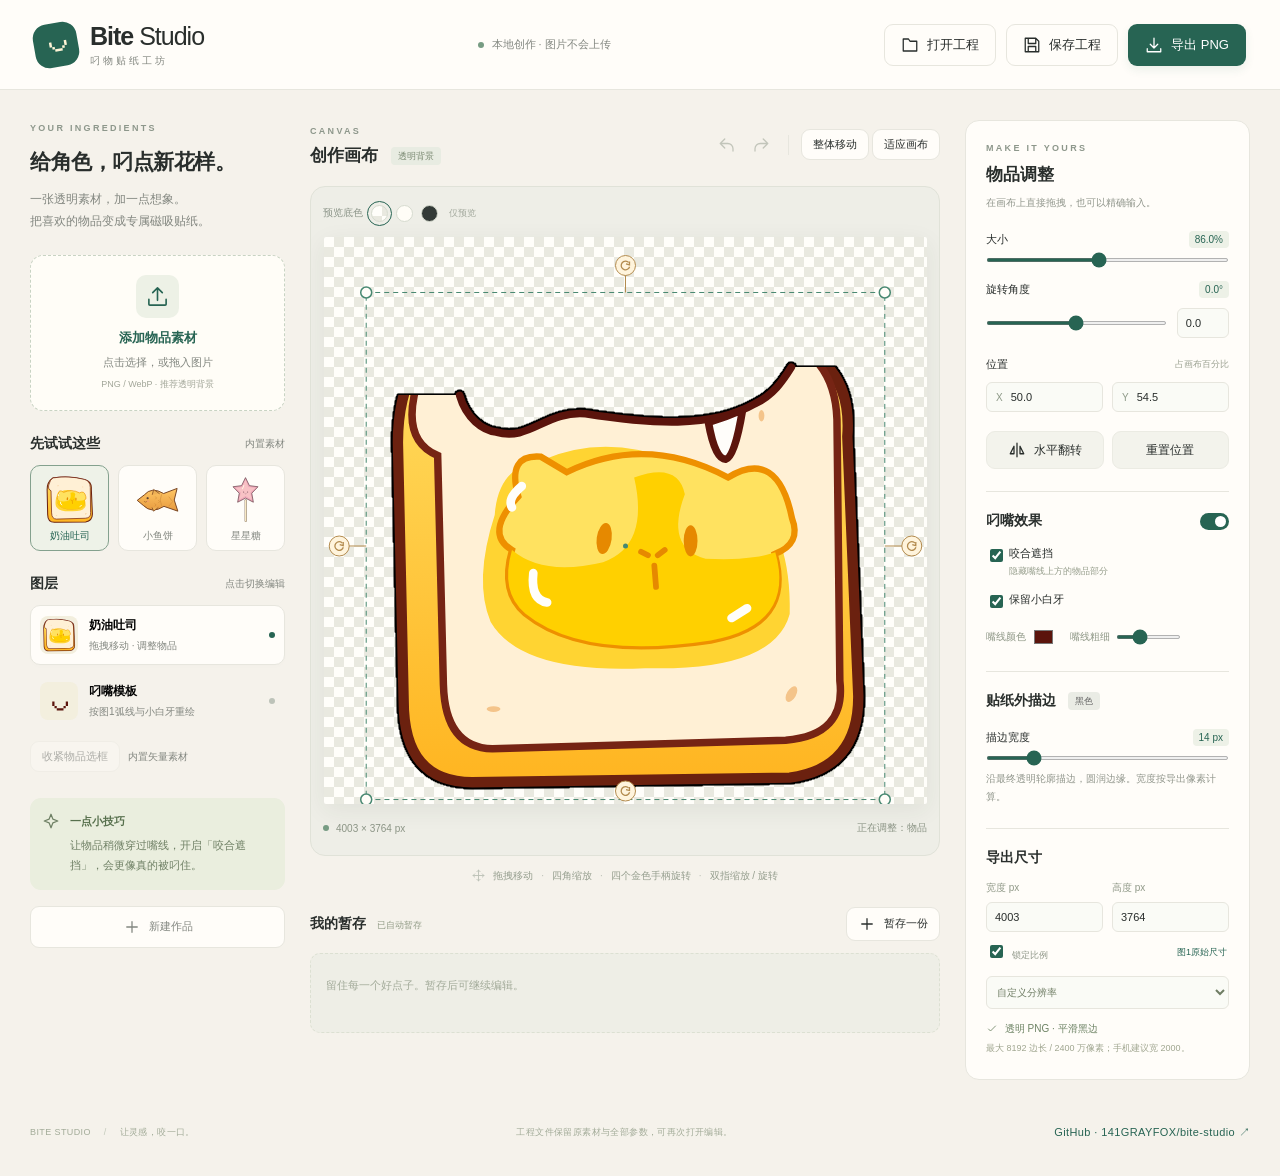
==== src/index.html @ 2f13a539 "Add project link to desktop and mobile editor" ====
<!doctype html>
<html lang="zh-CN"><head><meta charset="utf-8"><meta name="viewport" content="width=device-width, initial-scale=1, viewport-fit=cover"><meta name="theme-color" content="#f5f2eb"><title>Bite Studio · 叼物贴纸工坊</title><link rel="stylesheet" href="style.css"></head>
<body>
<header class="topbar"><a class="brand" href="#"><span class="brand-icon">◡</span><span>Bite<span class="brand-light"> Studio</span><small>叼物贴纸工坊</small></span></a><div class="top-note"><span class="dot"></span> 本地创作 · 图片不会上传</div><div class="top-actions"><button id="openProject" class="button quiet"><span data-icon="folder"></span><span>打开工程</span></button><button id="saveProject" class="button quiet"><span data-icon="save"></span><span>保存工程</span></button><button id="export" class="button primary"><span data-icon="download"></span><span>导出 PNG</span></button></div></header>
<main class="workspace">
<aside class="materials panel"><div class="eyebrow">YOUR INGREDIENTS</div><h1>给角色，叼点新花样。</h1><p class="intro">一张透明素材，加一点想象。<br>把喜欢的物品变成专属磁吸贴纸。</p>
<button id="upload" class="upload-card"><span class="upload-icon" data-icon="upload"></span><strong>添加物品素材</strong><span>点击选择，或拖入图片</span><small>PNG / WebP · 推荐透明背景</small></button>
<div class="section-line"><h2>先试试这些</h2><span>内置素材</span></div><div id="samples" class="samples"></div>
<div class="section-line"><h2>图层</h2><span>点击切换编辑</span></div><button class="layer active" id="objectLayer"><span class="layer-thumb" id="sourceThumb"></span><span><strong id="sourceName">奶油吐司</strong><small>拖拽移动 · 调整物品</small></span><span class="layer-dot"></span></button><button class="layer" id="mouthLayer"><span class="layer-thumb mouth-thumb">◡</span><span><strong>叼嘴模板</strong><small>按图1弧线与小白牙重绘</small></span><span class="layer-dot"></span></button>
<div class="bounds-tools"><button id="tightenBounds" class="button quiet small" title="按可见物品重新检测边界，排除外围透明留白">收紧物品选框</button><small id="boundsInfo"></small></div>
<div class="tip"><span data-icon="spark"></span><p><strong>一点小技巧</strong>让物品稍微穿过嘴线，开启「咬合遮挡」，会更像真的被叼住。</p></div><button id="newProject" class="button quiet new-project"><span data-icon="plus"></span> 新建作品</button></aside>
<section class="editor"><div class="editor-heading"><div><span class="eyebrow">CANVAS</span><h2>创作画布 <span class="tag">透明背景</span></h2></div><div class="history"><button id="undo" class="icon-button" title="撤销 Ctrl+Z" aria-label="撤销"><span data-icon="undo"></span></button><button id="redo" class="icon-button" title="重做 Ctrl+Shift+Z" aria-label="重做"><span data-icon="redo"></span></button><span class="divider"></span><button id="moveTogether" class="button quiet small" aria-pressed="false" title="开启后，拖动画布会同时移动嘴部和物品">整体移动</button><button id="fit" class="button quiet small">适应画布</button></div></div>
<div class="canvas-area" id="canvasArea"><div class="preview-controls"><span>预览底色</span><button data-bg="checker" class="swatch checker selected" aria-label="透明网格"></button><button data-bg="light" class="swatch light" aria-label="浅色"></button><button data-bg="dark" class="swatch dark" aria-label="深色"></button><span class="preview-only">仅预览</span></div><div class="stage-wrap" id="stageWrap"><div id="stage" class="stage checker"><canvas id="art"></canvas><canvas id="controls" tabindex="0" aria-label="编辑画布，拖拽物品，四角缩放，四个金色手柄旋转，旋转手柄始终位于画布内"></canvas></div></div><div class="canvas-caption"><span><span class="dot"></span><span id="resolutionLabel">4003 × 3764 px</span></span><span id="selectionLabel">正在调整：物品</span></div><div id="dropOverlay" class="drop-overlay">松开，添加你的物品</div></div>
<div id="gestureHint" class="gesture-hint" title="按住 Alt 在画布任意位置拖动旋转；Alt + 滚轮缩放"><span data-icon="move"></span> 拖拽移动 <span>·</span> 四角缩放 <span>·</span> 四个金色手柄旋转 <span>·</span> 双指缩放 / 旋转</div>
<section class="draft-section"><div class="section-line"><h2>我的暂存 <span id="saveStatus" class="save-status">自动暂存准备中</span></h2><button id="saveDraft" class="button quiet small"><span data-icon="plus"></span> 暂存一份</button></div><div id="drafts" class="drafts"><p class="empty">留住每一个好点子。暂存后可继续编辑。</p></div></section></section>
<aside class="settings panel"><div class="eyebrow">MAKE IT YOURS</div><h2 id="settingsTitle">物品调整</h2><p class="subtle" id="settingsHelp">在画布上直接拖拽，也可以精确输入。</p>
<div class="field"><label for="scale">大小 <output id="scaleValue"></output></label><input id="scale" type="range" min="5" max="180" step="0.5"></div><div class="field"><label for="angle">旋转角度 <output id="angleValue"></output></label><div class="range-number"><input id="angle" type="range" min="-180" max="180" step="0.1"><input id="angleNumber" type="number" min="-180" max="180" step="0.1" aria-label="旋转角度精确值"></div></div><div class="field"><label>位置 <span>占画布百分比</span></label><div class="two-fields"><label class="inline-input">X<input id="posX" type="number" min="-100" max="200" step="0.1"></label><label class="inline-input">Y<input id="posY" type="number" min="-100" max="200" step="0.1"></label></div></div><div class="two-buttons"><button id="flip" class="button secondary"><span data-icon="flip"></span> 水平翻转</button><button id="resetTransform" class="button secondary">重置位置</button></div>
<div class="settings-section"><div class="section-line"><h2>叼嘴效果</h2><label class="switch"><input id="mouthVisible" type="checkbox" checked><span></span></label></div><label class="check-row"><input id="bite" type="checkbox" checked><span>咬合遮挡<small>隐藏嘴线上方的物品部分</small></span></label><label class="check-row"><input id="tooth" type="checkbox" checked><span>保留小白牙</span></label><div class="mouth-options"><label>嘴线颜色<input id="mouthColor" type="color" value="#5b140c"></label><label>嘴线粗细<input id="mouthWeight" type="range" min="0.005" max="0.06" step="0.001" value="0.023"></label></div></div>
<div class="settings-section"><h2>贴纸外描边 <span class="tag black-tag">黑色</span></h2><div class="field"><label for="outline">描边宽度 <output id="outlineValue"></output></label><input id="outline" type="range" min="0" max="80" step="1" value="14"></div><p class="subtle">沿最终透明轮廓描边，圆润边缘。宽度按导出像素计算。</p></div>
<div class="settings-section"><h2>导出尺寸</h2><div class="two-fields"><label class="dimension">宽度 px<input id="width" type="number" min="64" max="8192" value="4003"></label><label class="dimension">高度 px<input id="height" type="number" min="64" max="8192" value="3764"></label></div><div class="size-tools"><label><input id="lockRatio" type="checkbox" checked> 锁定比例</label><button id="originalSize" class="text-button">图1原始尺寸</button></div><select id="sizePreset" aria-label="分辨率预设"><option value="">自定义分辨率</option value="original">图1原尺寸 · 4003 × 3764</option><option value="2000">轻量高清 · 宽 2000</option><option value="1000">快速预览 · 宽 1000</option><option value="square">正方形 · 2048 × 2048</option></select><p class="export-note"><span data-icon="check"></span> 透明 PNG · 平滑黑边<br><small>最大 8192 边长 / 2400 万像素；手机建议宽 2000。</small></p></div>
</aside></main>
<footer><span>BITE STUDIO <span class="footer-dot">/</span> 让灵感，咬一口。</span><span class="footer-note">工程文件保留原素材与全部参数，可再次打开编辑。</span><a class="github-link" href="https://github.com/141GRAYFOX/bite-studio" target="_blank" rel="noopener noreferrer" title="查看项目源代码与使用说明">GitHub · 141GRAYFOX/bite-studio ↗</a></footer>
<dialog id="studioDialog"><form id="dialogForm"><h2 id="dialogTitle"></h2><p id="dialogDescription"></p><input id="dialogName" type="text" maxlength="80" aria-label="暂存名称"><div class="dialog-actions"><button id="dialogCancel" type="button" class="button quiet">取消</button><button id="dialogConfirm" type="submit" class="button primary">暂存</button></div></form></dialog>
<input type="file" id="imageFile" accept="image/png,image/webp,image/jpeg" hidden><input type="file" id="projectFile" accept=".bite,.json" hidden><div id="toast" role="status" aria-live="polite"></div><div id="exportProgress" class="export-progress" hidden><div><span class="spinner"></span><h2>正在制作你的贴纸</h2><p id="progressText">高质量渲染中…</p><button id="cancelExport" class="button secondary">取消导出</button></div></div>
<script src="renderer.js"></script><script src="app.js"></script></body></html>
---- src/style.css ----
@charset "UTF-8";
:root{--bg:#f5f2eb;--paper:#fffdf9;--ink:#292e2c;--muted:#838780;--line:#e7e6de;--green:#276453;--accent:#e9b972;--font:"Segoe UI","Microsoft YaHei",sans-serif}*{box-sizing:border-box}body{margin:0;background:var(--bg);color:var(--ink);font-family:var(--font);font-size:13px}button,input,select{font:inherit}button{cursor:pointer}button:disabled{opacity:.35;cursor:default}button:focus-visible,a:focus-visible,input:focus-visible,select:focus-visible,canvas:focus-visible{outline:2px solid var(--green);outline-offset:3px}button{transition:background .15s,transform .15s}button:hover:not(:disabled){filter:brightness(.97)}button:active:not(:disabled){transform:translateY(1px)}svg{width:18px;height:18px;display:block;fill:none;stroke:currentColor;stroke-width:1.7;stroke-linecap:round;stroke-linejoin:round}.topbar{height:90px;padding:0 34px;display:flex;align-items:center;justify-content:space-between;border-bottom:1px solid var(--line);gap:18px;background:var(--paper)}.brand{display:flex;gap:12px;align-items:center;text-decoration:none;color:var(--ink);font-size:25px;font-weight:700;letter-spacing:-1px}.brand-icon{height:44px;width:44px;background:var(--green);color:#fff4d6;border-radius:14px;display:grid;place-items:center;font-size:40px;font-weight:400;line-height:1;padding-bottom:15px;transform:rotate(-10deg)}.brand-light{font-weight:400}.brand small{display:block;font-size:10px;letter-spacing:3px;font-weight:400;color:var(--muted);margin-top:3px}.top-note{color:var(--muted);font-size:11px;display:flex;align-items:center;gap:8px}.dot{display:inline-block;width:6px;height:6px;border-radius:50%;background:#779c83}.top-actions{display:flex;gap:10px}.button{border:1px solid transparent;border-radius:9px;padding:11px 16px;display:inline-flex;align-items:center;justify-content:center;gap:8px;font-weight:500;white-space:nowrap;color:var(--ink);background:transparent}.button.primary{background:var(--green);color:white;box-shadow:0 4px 10px #27645316}.button.quiet{border-color:var(--line);background:var(--paper)}.button.secondary{background:#f3f3ec;border-color:#ebebe3;padding:9px 10px;font-size:12px}.button.small{padding:7px 11px;font-size:11px}.workspace{display:grid;grid-template-columns:255px minmax(320px,1fr) 285px;gap:25px;width:100%;margin:0 auto;padding:30px}.panel{padding:3px 0}.eyebrow{font-size:9px;letter-spacing:2.3px;color:#8d978b;font-weight:600}h1{font-size:21px;line-height:1.65;margin:12px 0 8px;font-weight:600;letter-spacing:-.5px}h2{font-size:14px;margin:0;font-weight:600}.intro{color:var(--muted);font-size:12px;line-height:1.9;margin:0 0 22px}.upload-card{width:100%;background:#fffdf7;border:1.5px dashed #c8d3c3;min-height:156px;border-radius:13px;display:flex;flex-direction:column;align-items:center;justify-content:center;gap:8px;color:var(--green)}.upload-card:hover{background:#f0f4e9;border-color:var(--green)}.upload-icon{background:#edf1e6;border-radius:10px;padding:10px;margin-bottom:3px}.upload-icon svg{width:23px;height:23px}.upload-card strong{font-size:13px}.upload-card span:not(.upload-icon){font-size:11px;color:var(--muted)}.upload-card small{color:#a2a699;font-size:9px}.section-line{display:flex;align-items:center;justify-content:space-between;margin:24px 0 12px;gap:8px}.section-line>span{font-size:10px;color:var(--muted)}.samples{display:grid;grid-template-columns:repeat(3,1fr);gap:9px}.sample{border:1px solid var(--line);background:var(--paper);border-radius:10px;padding:9px 5px 7px;display:flex;flex-direction:column;align-items:center;gap:5px;font-size:10px;color:var(--muted)}.sample img{width:51px;height:49px;object-fit:contain}.sample.selected{border-color:#84a18e;background:#eef2e8;color:var(--green)}.layer{border:1px solid transparent;width:100%;display:flex;align-items:center;gap:11px;background:transparent;padding:10px 9px;border-radius:10px;text-align:left;margin-bottom:6px}.layer.active{background:var(--paper);border-color:var(--line);box-shadow:0 2px 5px #33333303}.layer-thumb{flex:none;width:38px;height:38px;border-radius:8px;background:#f3efde;display:grid;place-items:center;overflow:hidden}.layer-thumb img{width:100%;height:100%;object-fit:contain}.mouth-thumb{font-size:36px;color:#5b140c;padding-bottom:12px}.layer strong{font-size:12px;font-weight:600;display:block;max-width:145px;white-space:nowrap;overflow:hidden;text-overflow:ellipsis}.layer small{display:block;font-size:10px;color:var(--muted);margin-top:5px}.layer-dot{width:6px;height:6px;background:#bdc3b9;border-radius:50%;margin-left:auto}.active .layer-dot{background:var(--green)}.tip{display:flex;gap:10px;margin-top:26px;padding:14px 12px;background:#eaeede;border-radius:11px;color:#6f8065}.tip svg{flex:none;width:18px}.tip p{font-size:11px;line-height:1.8;margin:0}.tip strong{display:block;margin-bottom:4px;color:#57704d;font-size:11px}.new-project{width:100%;margin-top:16px;font-size:11px;color:var(--muted)}.editor{min-width:0}.editor-heading{display:flex;align-items:center;justify-content:space-between;margin-bottom:17px;min-height:49px;flex-wrap:wrap;gap:10px}.editor-heading h2{margin-top:7px;font-size:17px}.tag{font-size:9px;background:#e8ece2;color:#7b8a73;padding:4px 7px;border-radius:4px;margin-left:8px;vertical-align:middle;font-weight:400}.history{display:flex;align-items:center;gap:3px}.icon-button{width:31px;height:31px;display:grid;place-items:center;background:transparent;border:0;border-radius:6px;color:#657361}.divider{width:1px;height:20px;background:var(--line);margin:0 9px}.canvas-area{background:#eeeee7;border:1px solid #e0e2d8;border-radius:15px;position:relative;padding:15px 12px 10px;overflow:hidden}.preview-controls{display:flex;align-items:center;gap:8px;color:#8c9589;font-size:10px;height:22px;margin-bottom:13px}.swatch{border:1px solid #d6dbcf;border-radius:50%;width:17px;height:17px;padding:0}.swatch.selected{outline:1.5px solid var(--green);outline-offset:3px}.checker{background-color:#fffefa;background-image:linear-gradient(45deg,#e9e9e0 25%,transparent 25%),linear-gradient(-45deg,#e9e9e0 25%,transparent 25%),linear-gradient(45deg,transparent 75%,#e9e9e0 75%),linear-gradient(-45deg,transparent 75%,#e9e9e0 75%);background-size:20px 20px;background-position:0 0,0 10px,10px -10px,-10px 0}.light{background:#fffdf7}.dark{background:#333a37}.preview-only{font-size:9px;margin-left:3px;color:#a3a99d}.stage-wrap{width:100%;aspect-ratio:var(--canvas-ratio,4003/3764);min-height:220px;max-height:1600px;display:flex;align-items:center;justify-content:center}.stage{position:relative;box-shadow:0 6px 25px #30372a12;border-radius:2px;overflow:hidden}.stage canvas{position:absolute;inset:0;width:100%;height:100%}#controls{touch-action:none;cursor:grab}#controls:active{cursor:grabbing}.canvas-caption{display:flex;justify-content:space-between;gap:10px;align-items:center;height:33px;margin-top:7px;color:#8c9586;font-size:10px}.canvas-caption>span:first-child{display:flex;gap:7px;align-items:center}.gesture-hint{display:flex;justify-content:center;align-items:center;gap:8px;color:#959e8e;font-size:10px;margin-top:13px;flex-wrap:wrap}.gesture-hint svg{width:13px;height:13px}.gesture-hint>span{color:#bcc1b6}.draft-section{margin-top:24px}.draft-section .section-line{margin-top:0}.save-status{font-size:9px;color:#929c87;font-weight:400;margin-left:7px}.drafts{display:flex;gap:10px;overflow:auto;padding-bottom:7px;min-height:87px}.empty{color:#a3ab9a;background:#eeeee6;border:1px dashed #dce0d2;border-radius:10px;width:100%;padding:24px 15px;font-size:11px;margin:0}.draft-card{position:relative;width:125px;flex:none;border:1px solid var(--line);border-radius:9px;background:var(--paper);overflow:hidden}.draft-card>button:first-child{width:100%;border:0;background:transparent;padding:6px;text-align:left}.draft-card img{width:100%;height:72px;object-fit:contain;background:#f3f1e8;border-radius:5px}.draft-card strong{display:block;font-size:10px;margin-top:5px;white-space:nowrap;text-overflow:ellipsis;overflow:hidden;font-weight:500}.draft-card small{font-size:9px;color:var(--muted)}.draft-delete{position:absolute;right:4px;top:4px;background:#fffdf9e0;border:0;border-radius:4px;color:#7a8472;padding:3px 6px}.settings{background:var(--paper);border:1px solid var(--line);border-radius:14px;padding:22px 20px;height:fit-content}.settings>h2{font-size:17px;margin-top:10px}.subtle{font-size:10px;color:#92978d;line-height:1.8;margin:8px 0 14px}.field{margin:19px 0}.field>label{display:flex;justify-content:space-between;align-items:center;font-size:11px;margin-bottom:10px}.field label>span{font-size:9px;color:#9ba191}output{font-size:10px;color:var(--green);background:#edf1e7;border-radius:4px;padding:3px 6px;font-variant-numeric:tabular-nums}input[type=range]{accent-color:var(--green);width:100%;height:4px;cursor:pointer;display:block;margin:10px 0}input[type=checkbox]{accent-color:var(--green);margin-right:6px}input[type=number]{border:1px solid var(--line);background:#fafbf6;border-radius:6px;min-width:0;width:100%;padding:8px;color:var(--ink);font-size:11px}input[type=number]::-webkit-inner-spin-button{opacity:0}.range-number{display:flex;gap:10px;align-items:center}.range-number>input[type=number]{width:64px}.two-fields{display:grid;grid-template-columns:1fr 1fr;gap:9px}.inline-input{display:flex;align-items:center;background:#fafbf6;border:1px solid var(--line);border-radius:6px;padding-left:9px;color:#8d9987;font-size:10px}.inline-input input{border:0;background:none}.two-buttons{display:flex;gap:8px}.two-buttons .button{flex:1}.settings-section{border-top:1px solid var(--line);padding-top:20px;margin-top:22px}.settings-section .section-line{margin:0 0 16px}.check-row{display:flex;align-items:start;font-size:11px;margin:14px 0}.check-row small{display:block;font-size:9px;color:#969e8c;margin-top:4px}.switch input{position:absolute;opacity:0;pointer-events:none}.switch>span{display:block;width:29px;height:17px;background:#d6dbc9;border-radius:10px;position:relative;cursor:pointer}.switch>span:before{content:"";position:absolute;width:11px;height:11px;border-radius:50%;background:white;left:3px;top:3px;transition:left .15s}.switch input:checked+span{background:var(--green)}.switch input:checked+span:before{left:15px}.mouth-options{display:flex;align-items:center;gap:15px;color:#8e9786;font-size:10px}.mouth-options>label{display:flex;align-items:center;gap:6px}.mouth-options input[type=color]{width:23px;height:22px;border:0;padding:0;background:none;cursor:pointer}.mouth-options input[type=range]{width:65px}.black-tag{color:#666;background:#eaece5}.settings-section .field{margin-bottom:7px}.dimension{font-size:10px;color:#909988;margin-top:14px}.dimension input{display:block;margin-top:7px}.size-tools{display:flex;justify-content:space-between;align-items:center;margin:10px 0 14px;font-size:9px;color:#8e9687}.text-button{border:0;background:transparent;padding:2px;color:var(--green);font-size:9px}select{width:100%;padding:9px 6px;background:#fafbf6;border:1px solid var(--line);border-radius:6px;color:#6f7d64;font-size:10px}.export-note{font-size:10px;color:#6d8364;line-height:1.9;margin-bottom:0}.export-note svg{width:12px;height:12px;display:inline-block;vertical-align:middle;margin-right:4px}.export-note small{font-size:9px;color:#a0a690}.drop-overlay{position:absolute;inset:0;background:#e9f0e3e8;border:3px dashed #527761;border-radius:15px;display:none;place-items:center;font-size:20px;color:var(--green);z-index:3}.drop-overlay.show{display:grid}footer{max-width:1640px;margin:auto;padding:0 30px 22px;display:flex;justify-content:space-between;font-size:9px;color:#a2ab98;letter-spacing:.4px}.footer-dot{margin:0 10px;color:#c2c9ba}#toast{position:fixed;bottom:25px;left:50%;transform:translate(-50%,20px);padding:12px 20px;border-radius:9px;background:#293f35;color:#fff;box-shadow:0 8px 25px #0002;opacity:0;pointer-events:none;transition:opacity .2s,transform .2s;z-index:20;max-width:90vw;font-size:12px;line-height:1.7}#toast.show{opacity:1;transform:translate(-50%,0)}.export-progress{position:fixed;inset:0;background:#f5f2ebc9;backdrop-filter:blur(8px);z-index:30;display:grid;place-items:center}.export-progress[hidden]{display:none}.export-progress>div{background:var(--paper);padding:35px 45px;border-radius:18px;border:1px solid var(--line);text-align:center;box-shadow:0 15px 60px #0001}.export-progress h2{font-size:17px;margin:18px 0 10px}.export-progress p{color:var(--muted);font-size:12px}.spinner{display:inline-block;width:30px;height:30px;border:3px solid #dce5d4;border-top-color:var(--green);border-radius:50%;animation:spin .9s linear infinite}@keyframes spin{to{transform:rotate(360deg)}}
@media(min-width:1550px){.workspace{grid-template-columns:280px minmax(320px,1fr) 310px;gap:35px}}
@media(max-width:1150px){.workspace{grid-template-columns:210px minmax(280px,1fr) 250px;gap:17px;padding:23px 20px}.topbar{padding:0 22px}.top-note{display:none}.settings{padding:18px 15px}.topbar{height:80px}.gesture-hint{font-size:9px;gap:5px}h1{font-size:18px}.sample img{width:43px}.two-buttons{gap:5px}.two-buttons .button{font-size:10px;padding:9px 5px}}
@media(max-width:950px){.workspace{grid-template-columns:190px minmax(280px,1fr);gap:20px}.settings{grid-column:1/-1;display:grid;grid-template-columns:1fr 1fr;gap:0 25px}.settings>.eyebrow,.settings>h2,.settings>.subtle{grid-column:1/-1}.settings-section{margin:10px 0}.top-actions .quiet span:not([data-icon]){display:none}.layer strong{max-width:110px}}
@media(max-width:640px){.topbar{height:72px;padding:0 15px;gap:8px}.brand{font-size:20px;gap:8px}.brand-icon{width:33px;height:33px;font-size:30px;padding-bottom:13px;border-radius:10px}.brand small{font-size:8px;letter-spacing:2px}.top-actions{gap:5px}.top-actions .button{padding:9px}.top-actions .primary{font-size:11px}.top-actions svg{width:16px;height:16px}.workspace{display:flex;flex-direction:column;padding:20px 15px;gap:20px}.materials{display:grid;grid-template-columns:1fr 1fr;gap:10px}.materials>.eyebrow,.materials>h1,.materials>.intro,.materials>.tip,.materials>.section-line,.materials>.new-project{display:none}.upload-card{grid-row:1;min-height:104px;padding:8px}.upload-icon{display:none}.samples{align-items:stretch;gap:5px}.sample{min-width:0;font-size:9px}.sample img{width:35px;height:49px}.layer{margin:0;padding:8px 5px}.layer small{font-size:9px}.layer strong{max-width:110px}.layer-thumb{width:29px;height:29px}.editor-heading{margin-bottom:12px}.editor-heading h2{font-size:15px}.editor-heading .tag{font-size:8px}.history .divider{margin:0 3px}.canvas-area{padding:12px 12px 5px}.stage-wrap{max-height:80vh}.gesture-hint{font-size:9px}.settings{display:block;padding:20px}.settings-section{margin-top:22px}.settings .field{margin:17px 0}.settings>.subtle{margin-bottom:18px}.draft-section{margin-top:20px}.save-status{display:block;margin:5px 0 0;font-size:9px}footer{padding:0 15px 20px;font-size:8px}footer>.footer-note{display:none}.export-progress>div{padding:30px 25px}.canvas-caption{font-size:9px}.preview-controls{font-size:9px}}
@media(prefers-reduced-motion:reduce){*{transition:none!important}.spinner{animation:none}}
dialog{border:1px solid var(--line);border-radius:16px;padding:28px;background:var(--paper);color:var(--ink);width:min(410px,90vw);box-shadow:0 20px 80px #0002}dialog::backdrop{background:#293a3260;backdrop-filter:blur(3px)}dialog h2{font-size:18px}dialog p{font-size:12px;color:var(--muted);line-height:1.8;margin:12px 0 20px}dialog input[type=text]{width:100%;border:1px solid var(--line);background:#f8faf4;border-radius:7px;padding:12px;font:inherit;color:var(--ink)}.dialog-actions{display:flex;gap:10px;justify-content:flex-end;margin-top:24px}

#moveTogether[aria-pressed="true"]{background:var(--green);border-color:var(--green);color:white}.history{flex-wrap:wrap;justify-content:flex-end}@media(max-width:640px){.editor-heading .history{width:100%}}
.bounds-tools{display:flex;align-items:center;flex-wrap:wrap;gap:8px;margin-top:10px}.bounds-tools small{color:var(--muted);font-size:10px;line-height:1.6}@media(max-width:640px){.bounds-tools{grid-column:1/-1;margin-top:0}}

footer{align-items:center;gap:12px;flex-wrap:wrap}.github-link{display:inline-flex;align-items:center;min-height:44px;color:var(--green);font-size:11px;text-decoration:none;font-weight:500}.github-link:hover{text-decoration:underline}
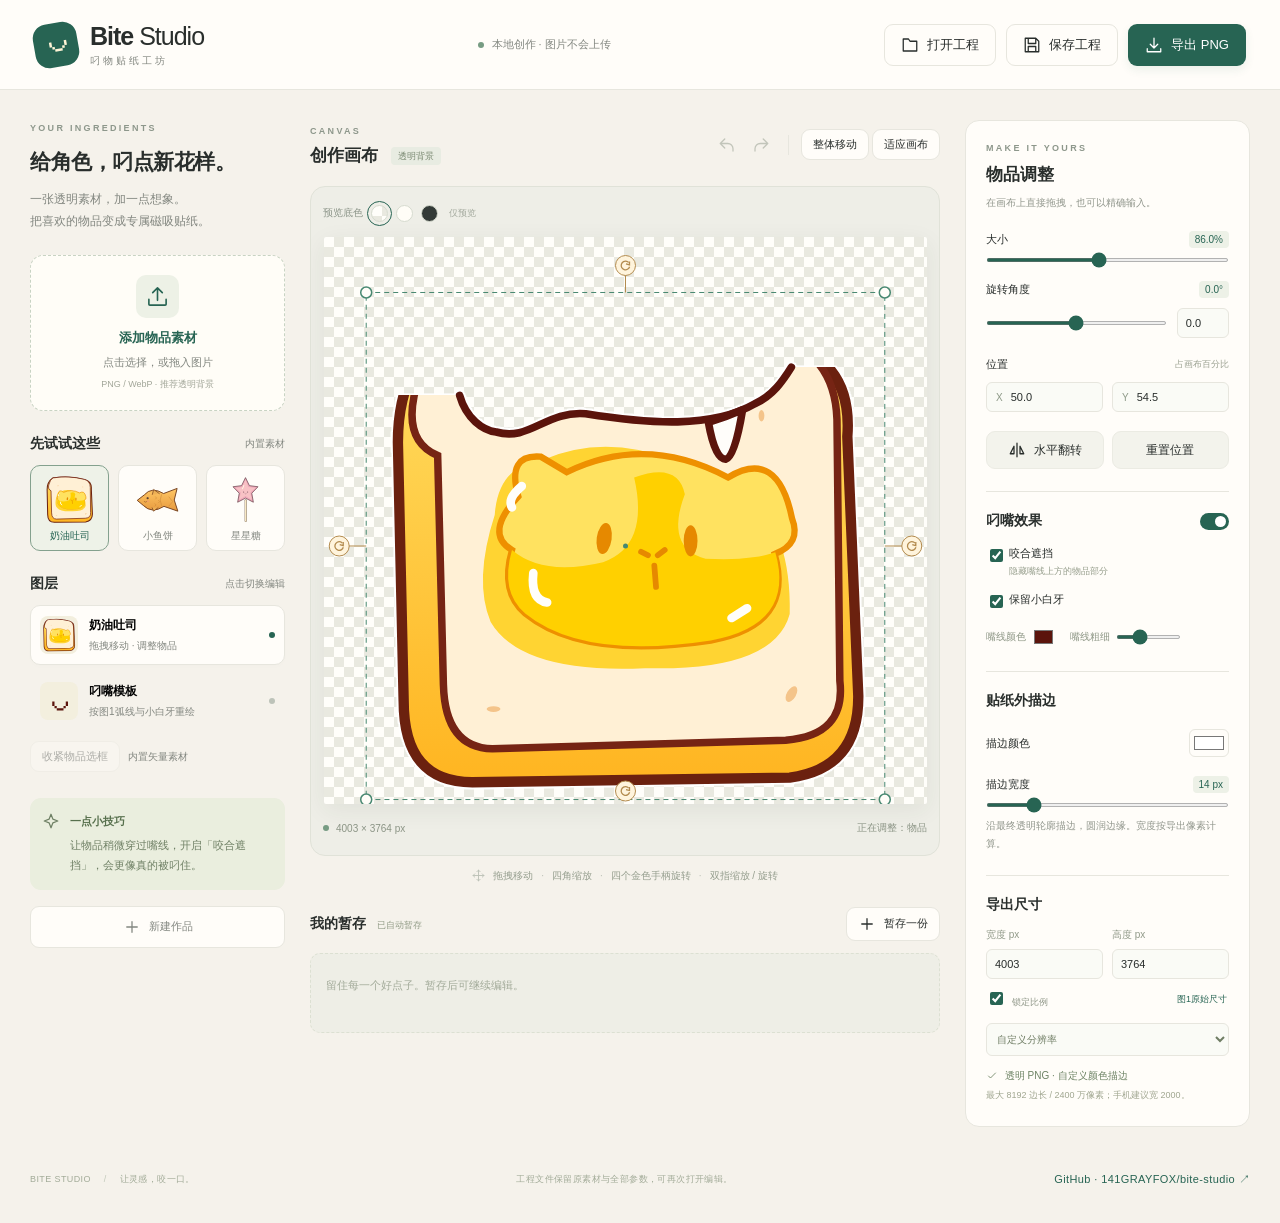
==== commit f4ea7c2f: "Add customizable sticker outline color with white default" ====
--- a/src/index.html
+++ b/src/index.html
@@ -16,8 +16,8 @@
 <aside class="settings panel"><div class="eyebrow">MAKE IT YOURS</div><h2 id="settingsTitle">物品调整</h2><p class="subtle" id="settingsHelp">在画布上直接拖拽，也可以精确输入。</p>
 <div class="field"><label for="scale">大小 <output id="scaleValue"></output></label><input id="scale" type="range" min="5" max="180" step="0.5"></div><div class="field"><label for="angle">旋转角度 <output id="angleValue"></output></label><div class="range-number"><input id="angle" type="range" min="-180" max="180" step="0.1"><input id="angleNumber" type="number" min="-180" max="180" step="0.1" aria-label="旋转角度精确值"></div></div><div class="field"><label>位置 <span>占画布百分比</span></label><div class="two-fields"><label class="inline-input">X<input id="posX" type="number" min="-100" max="200" step="0.1"></label><label class="inline-input">Y<input id="posY" type="number" min="-100" max="200" step="0.1"></label></div></div><div class="two-buttons"><button id="flip" class="button secondary"><span data-icon="flip"></span> 水平翻转</button><button id="resetTransform" class="button secondary">重置位置</button></div>
 <div class="settings-section"><div class="section-line"><h2>叼嘴效果</h2><label class="switch"><input id="mouthVisible" type="checkbox" checked><span></span></label></div><label class="check-row"><input id="bite" type="checkbox" checked><span>咬合遮挡<small>隐藏嘴线上方的物品部分</small></span></label><label class="check-row"><input id="tooth" type="checkbox" checked><span>保留小白牙</span></label><div class="mouth-options"><label>嘴线颜色<input id="mouthColor" type="color" value="#5b140c"></label><label>嘴线粗细<input id="mouthWeight" type="range" min="0.005" max="0.06" step="0.001" value="0.023"></label></div></div>
-<div class="settings-section"><h2>贴纸外描边 <span class="tag black-tag">黑色</span></h2><div class="field"><label for="outline">描边宽度 <output id="outlineValue"></output></label><input id="outline" type="range" min="0" max="80" step="1" value="14"></div><p class="subtle">沿最终透明轮廓描边，圆润边缘。宽度按导出像素计算。</p></div>
-<div class="settings-section"><h2>导出尺寸</h2><div class="two-fields"><label class="dimension">宽度 px<input id="width" type="number" min="64" max="8192" value="4003"></label><label class="dimension">高度 px<input id="height" type="number" min="64" max="8192" value="3764"></label></div><div class="size-tools"><label><input id="lockRatio" type="checkbox" checked> 锁定比例</label><button id="originalSize" class="text-button">图1原始尺寸</button></div><select id="sizePreset" aria-label="分辨率预设"><option value="">自定义分辨率</option value="original">图1原尺寸 · 4003 × 3764</option><option value="2000">轻量高清 · 宽 2000</option><option value="1000">快速预览 · 宽 1000</option><option value="square">正方形 · 2048 × 2048</option></select><p class="export-note"><span data-icon="check"></span> 透明 PNG · 平滑黑边<br><small>最大 8192 边长 / 2400 万像素；手机建议宽 2000。</small></p></div>
+<div class="settings-section"><h2>贴纸外描边</h2><div class="field outline-color"><label for="outlineColor">描边颜色<input id="outlineColor" type="color" value="#ffffff"></label></div><div class="field"><label for="outline">描边宽度 <output id="outlineValue"></output></label><input id="outline" type="range" min="0" max="80" step="1" value="14"></div><p class="subtle">沿最终透明轮廓描边，圆润边缘。宽度按导出像素计算。</p></div>
+<div class="settings-section"><h2>导出尺寸</h2><div class="two-fields"><label class="dimension">宽度 px<input id="width" type="number" min="64" max="8192" value="4003"></label><label class="dimension">高度 px<input id="height" type="number" min="64" max="8192" value="3764"></label></div><div class="size-tools"><label><input id="lockRatio" type="checkbox" checked> 锁定比例</label><button id="originalSize" class="text-button">图1原始尺寸</button></div><select id="sizePreset" aria-label="分辨率预设"><option value="">自定义分辨率</option value="original">图1原尺寸 · 4003 × 3764</option><option value="2000">轻量高清 · 宽 2000</option><option value="1000">快速预览 · 宽 1000</option><option value="square">正方形 · 2048 × 2048</option></select><p class="export-note"><span data-icon="check"></span> 透明 PNG · 自定义颜色描边<br><small>最大 8192 边长 / 2400 万像素；手机建议宽 2000。</small></p></div>
 </aside></main>
 <footer><span>BITE STUDIO <span class="footer-dot">/</span> 让灵感，咬一口。</span><span class="footer-note">工程文件保留原素材与全部参数，可再次打开编辑。</span><a class="github-link" href="https://github.com/141GRAYFOX/bite-studio" target="_blank" rel="noopener noreferrer" title="查看项目源代码与使用说明">GitHub · 141GRAYFOX/bite-studio ↗</a></footer>
 <dialog id="studioDialog"><form id="dialogForm"><h2 id="dialogTitle"></h2><p id="dialogDescription"></p><input id="dialogName" type="text" maxlength="80" aria-label="暂存名称"><div class="dialog-actions"><button id="dialogCancel" type="button" class="button quiet">取消</button><button id="dialogConfirm" type="submit" class="button primary">暂存</button></div></form></dialog>
--- a/src/style.css
+++ b/src/style.css
@@ -1,5 +1,5 @@
 @charset "UTF-8";
-:root{--bg:#f5f2eb;--paper:#fffdf9;--ink:#292e2c;--muted:#838780;--line:#e7e6de;--green:#276453;--accent:#e9b972;--font:"Segoe UI","Microsoft YaHei",sans-serif}*{box-sizing:border-box}body{margin:0;background:var(--bg);color:var(--ink);font-family:var(--font);font-size:13px}button,input,select{font:inherit}button{cursor:pointer}button:disabled{opacity:.35;cursor:default}button:focus-visible,a:focus-visible,input:focus-visible,select:focus-visible,canvas:focus-visible{outline:2px solid var(--green);outline-offset:3px}button{transition:background .15s,transform .15s}button:hover:not(:disabled){filter:brightness(.97)}button:active:not(:disabled){transform:translateY(1px)}svg{width:18px;height:18px;display:block;fill:none;stroke:currentColor;stroke-width:1.7;stroke-linecap:round;stroke-linejoin:round}.topbar{height:90px;padding:0 34px;display:flex;align-items:center;justify-content:space-between;border-bottom:1px solid var(--line);gap:18px;background:var(--paper)}.brand{display:flex;gap:12px;align-items:center;text-decoration:none;color:var(--ink);font-size:25px;font-weight:700;letter-spacing:-1px}.brand-icon{height:44px;width:44px;background:var(--green);color:#fff4d6;border-radius:14px;display:grid;place-items:center;font-size:40px;font-weight:400;line-height:1;padding-bottom:15px;transform:rotate(-10deg)}.brand-light{font-weight:400}.brand small{display:block;font-size:10px;letter-spacing:3px;font-weight:400;color:var(--muted);margin-top:3px}.top-note{color:var(--muted);font-size:11px;display:flex;align-items:center;gap:8px}.dot{display:inline-block;width:6px;height:6px;border-radius:50%;background:#779c83}.top-actions{display:flex;gap:10px}.button{border:1px solid transparent;border-radius:9px;padding:11px 16px;display:inline-flex;align-items:center;justify-content:center;gap:8px;font-weight:500;white-space:nowrap;color:var(--ink);background:transparent}.button.primary{background:var(--green);color:white;box-shadow:0 4px 10px #27645316}.button.quiet{border-color:var(--line);background:var(--paper)}.button.secondary{background:#f3f3ec;border-color:#ebebe3;padding:9px 10px;font-size:12px}.button.small{padding:7px 11px;font-size:11px}.workspace{display:grid;grid-template-columns:255px minmax(320px,1fr) 285px;gap:25px;width:100%;margin:0 auto;padding:30px}.panel{padding:3px 0}.eyebrow{font-size:9px;letter-spacing:2.3px;color:#8d978b;font-weight:600}h1{font-size:21px;line-height:1.65;margin:12px 0 8px;font-weight:600;letter-spacing:-.5px}h2{font-size:14px;margin:0;font-weight:600}.intro{color:var(--muted);font-size:12px;line-height:1.9;margin:0 0 22px}.upload-card{width:100%;background:#fffdf7;border:1.5px dashed #c8d3c3;min-height:156px;border-radius:13px;display:flex;flex-direction:column;align-items:center;justify-content:center;gap:8px;color:var(--green)}.upload-card:hover{background:#f0f4e9;border-color:var(--green)}.upload-icon{background:#edf1e6;border-radius:10px;padding:10px;margin-bottom:3px}.upload-icon svg{width:23px;height:23px}.upload-card strong{font-size:13px}.upload-card span:not(.upload-icon){font-size:11px;color:var(--muted)}.upload-card small{color:#a2a699;font-size:9px}.section-line{display:flex;align-items:center;justify-content:space-between;margin:24px 0 12px;gap:8px}.section-line>span{font-size:10px;color:var(--muted)}.samples{display:grid;grid-template-columns:repeat(3,1fr);gap:9px}.sample{border:1px solid var(--line);background:var(--paper);border-radius:10px;padding:9px 5px 7px;display:flex;flex-direction:column;align-items:center;gap:5px;font-size:10px;color:var(--muted)}.sample img{width:51px;height:49px;object-fit:contain}.sample.selected{border-color:#84a18e;background:#eef2e8;color:var(--green)}.layer{border:1px solid transparent;width:100%;display:flex;align-items:center;gap:11px;background:transparent;padding:10px 9px;border-radius:10px;text-align:left;margin-bottom:6px}.layer.active{background:var(--paper);border-color:var(--line);box-shadow:0 2px 5px #33333303}.layer-thumb{flex:none;width:38px;height:38px;border-radius:8px;background:#f3efde;display:grid;place-items:center;overflow:hidden}.layer-thumb img{width:100%;height:100%;object-fit:contain}.mouth-thumb{font-size:36px;color:#5b140c;padding-bottom:12px}.layer strong{font-size:12px;font-weight:600;display:block;max-width:145px;white-space:nowrap;overflow:hidden;text-overflow:ellipsis}.layer small{display:block;font-size:10px;color:var(--muted);margin-top:5px}.layer-dot{width:6px;height:6px;background:#bdc3b9;border-radius:50%;margin-left:auto}.active .layer-dot{background:var(--green)}.tip{display:flex;gap:10px;margin-top:26px;padding:14px 12px;background:#eaeede;border-radius:11px;color:#6f8065}.tip svg{flex:none;width:18px}.tip p{font-size:11px;line-height:1.8;margin:0}.tip strong{display:block;margin-bottom:4px;color:#57704d;font-size:11px}.new-project{width:100%;margin-top:16px;font-size:11px;color:var(--muted)}.editor{min-width:0}.editor-heading{display:flex;align-items:center;justify-content:space-between;margin-bottom:17px;min-height:49px;flex-wrap:wrap;gap:10px}.editor-heading h2{margin-top:7px;font-size:17px}.tag{font-size:9px;background:#e8ece2;color:#7b8a73;padding:4px 7px;border-radius:4px;margin-left:8px;vertical-align:middle;font-weight:400}.history{display:flex;align-items:center;gap:3px}.icon-button{width:31px;height:31px;display:grid;place-items:center;background:transparent;border:0;border-radius:6px;color:#657361}.divider{width:1px;height:20px;background:var(--line);margin:0 9px}.canvas-area{background:#eeeee7;border:1px solid #e0e2d8;border-radius:15px;position:relative;padding:15px 12px 10px;overflow:hidden}.preview-controls{display:flex;align-items:center;gap:8px;color:#8c9589;font-size:10px;height:22px;margin-bottom:13px}.swatch{border:1px solid #d6dbcf;border-radius:50%;width:17px;height:17px;padding:0}.swatch.selected{outline:1.5px solid var(--green);outline-offset:3px}.checker{background-color:#fffefa;background-image:linear-gradient(45deg,#e9e9e0 25%,transparent 25%),linear-gradient(-45deg,#e9e9e0 25%,transparent 25%),linear-gradient(45deg,transparent 75%,#e9e9e0 75%),linear-gradient(-45deg,transparent 75%,#e9e9e0 75%);background-size:20px 20px;background-position:0 0,0 10px,10px -10px,-10px 0}.light{background:#fffdf7}.dark{background:#333a37}.preview-only{font-size:9px;margin-left:3px;color:#a3a99d}.stage-wrap{width:100%;aspect-ratio:var(--canvas-ratio,4003/3764);min-height:220px;max-height:1600px;display:flex;align-items:center;justify-content:center}.stage{position:relative;box-shadow:0 6px 25px #30372a12;border-radius:2px;overflow:hidden}.stage canvas{position:absolute;inset:0;width:100%;height:100%}#controls{touch-action:none;cursor:grab}#controls:active{cursor:grabbing}.canvas-caption{display:flex;justify-content:space-between;gap:10px;align-items:center;height:33px;margin-top:7px;color:#8c9586;font-size:10px}.canvas-caption>span:first-child{display:flex;gap:7px;align-items:center}.gesture-hint{display:flex;justify-content:center;align-items:center;gap:8px;color:#959e8e;font-size:10px;margin-top:13px;flex-wrap:wrap}.gesture-hint svg{width:13px;height:13px}.gesture-hint>span{color:#bcc1b6}.draft-section{margin-top:24px}.draft-section .section-line{margin-top:0}.save-status{font-size:9px;color:#929c87;font-weight:400;margin-left:7px}.drafts{display:flex;gap:10px;overflow:auto;padding-bottom:7px;min-height:87px}.empty{color:#a3ab9a;background:#eeeee6;border:1px dashed #dce0d2;border-radius:10px;width:100%;padding:24px 15px;font-size:11px;margin:0}.draft-card{position:relative;width:125px;flex:none;border:1px solid var(--line);border-radius:9px;background:var(--paper);overflow:hidden}.draft-card>button:first-child{width:100%;border:0;background:transparent;padding:6px;text-align:left}.draft-card img{width:100%;height:72px;object-fit:contain;background:#f3f1e8;border-radius:5px}.draft-card strong{display:block;font-size:10px;margin-top:5px;white-space:nowrap;text-overflow:ellipsis;overflow:hidden;font-weight:500}.draft-card small{font-size:9px;color:var(--muted)}.draft-delete{position:absolute;right:4px;top:4px;background:#fffdf9e0;border:0;border-radius:4px;color:#7a8472;padding:3px 6px}.settings{background:var(--paper);border:1px solid var(--line);border-radius:14px;padding:22px 20px;height:fit-content}.settings>h2{font-size:17px;margin-top:10px}.subtle{font-size:10px;color:#92978d;line-height:1.8;margin:8px 0 14px}.field{margin:19px 0}.field>label{display:flex;justify-content:space-between;align-items:center;font-size:11px;margin-bottom:10px}.field label>span{font-size:9px;color:#9ba191}output{font-size:10px;color:var(--green);background:#edf1e7;border-radius:4px;padding:3px 6px;font-variant-numeric:tabular-nums}input[type=range]{accent-color:var(--green);width:100%;height:4px;cursor:pointer;display:block;margin:10px 0}input[type=checkbox]{accent-color:var(--green);margin-right:6px}input[type=number]{border:1px solid var(--line);background:#fafbf6;border-radius:6px;min-width:0;width:100%;padding:8px;color:var(--ink);font-size:11px}input[type=number]::-webkit-inner-spin-button{opacity:0}.range-number{display:flex;gap:10px;align-items:center}.range-number>input[type=number]{width:64px}.two-fields{display:grid;grid-template-columns:1fr 1fr;gap:9px}.inline-input{display:flex;align-items:center;background:#fafbf6;border:1px solid var(--line);border-radius:6px;padding-left:9px;color:#8d9987;font-size:10px}.inline-input input{border:0;background:none}.two-buttons{display:flex;gap:8px}.two-buttons .button{flex:1}.settings-section{border-top:1px solid var(--line);padding-top:20px;margin-top:22px}.settings-section .section-line{margin:0 0 16px}.check-row{display:flex;align-items:start;font-size:11px;margin:14px 0}.check-row small{display:block;font-size:9px;color:#969e8c;margin-top:4px}.switch input{position:absolute;opacity:0;pointer-events:none}.switch>span{display:block;width:29px;height:17px;background:#d6dbc9;border-radius:10px;position:relative;cursor:pointer}.switch>span:before{content:"";position:absolute;width:11px;height:11px;border-radius:50%;background:white;left:3px;top:3px;transition:left .15s}.switch input:checked+span{background:var(--green)}.switch input:checked+span:before{left:15px}.mouth-options{display:flex;align-items:center;gap:15px;color:#8e9786;font-size:10px}.mouth-options>label{display:flex;align-items:center;gap:6px}.mouth-options input[type=color]{width:23px;height:22px;border:0;padding:0;background:none;cursor:pointer}.mouth-options input[type=range]{width:65px}.black-tag{color:#666;background:#eaece5}.settings-section .field{margin-bottom:7px}.dimension{font-size:10px;color:#909988;margin-top:14px}.dimension input{display:block;margin-top:7px}.size-tools{display:flex;justify-content:space-between;align-items:center;margin:10px 0 14px;font-size:9px;color:#8e9687}.text-button{border:0;background:transparent;padding:2px;color:var(--green);font-size:9px}select{width:100%;padding:9px 6px;background:#fafbf6;border:1px solid var(--line);border-radius:6px;color:#6f7d64;font-size:10px}.export-note{font-size:10px;color:#6d8364;line-height:1.9;margin-bottom:0}.export-note svg{width:12px;height:12px;display:inline-block;vertical-align:middle;margin-right:4px}.export-note small{font-size:9px;color:#a0a690}.drop-overlay{position:absolute;inset:0;background:#e9f0e3e8;border:3px dashed #527761;border-radius:15px;display:none;place-items:center;font-size:20px;color:var(--green);z-index:3}.drop-overlay.show{display:grid}footer{max-width:1640px;margin:auto;padding:0 30px 22px;display:flex;justify-content:space-between;font-size:9px;color:#a2ab98;letter-spacing:.4px}.footer-dot{margin:0 10px;color:#c2c9ba}#toast{position:fixed;bottom:25px;left:50%;transform:translate(-50%,20px);padding:12px 20px;border-radius:9px;background:#293f35;color:#fff;box-shadow:0 8px 25px #0002;opacity:0;pointer-events:none;transition:opacity .2s,transform .2s;z-index:20;max-width:90vw;font-size:12px;line-height:1.7}#toast.show{opacity:1;transform:translate(-50%,0)}.export-progress{position:fixed;inset:0;background:#f5f2ebc9;backdrop-filter:blur(8px);z-index:30;display:grid;place-items:center}.export-progress[hidden]{display:none}.export-progress>div{background:var(--paper);padding:35px 45px;border-radius:18px;border:1px solid var(--line);text-align:center;box-shadow:0 15px 60px #0001}.export-progress h2{font-size:17px;margin:18px 0 10px}.export-progress p{color:var(--muted);font-size:12px}.spinner{display:inline-block;width:30px;height:30px;border:3px solid #dce5d4;border-top-color:var(--green);border-radius:50%;animation:spin .9s linear infinite}@keyframes spin{to{transform:rotate(360deg)}}
+:root{--bg:#f5f2eb;--paper:#fffdf9;--ink:#292e2c;--muted:#838780;--line:#e7e6de;--green:#276453;--accent:#e9b972;--font:"Segoe UI","Microsoft YaHei",sans-serif}*{box-sizing:border-box}body{margin:0;background:var(--bg);color:var(--ink);font-family:var(--font);font-size:13px}button,input,select{font:inherit}button{cursor:pointer}button:disabled{opacity:.35;cursor:default}button:focus-visible,a:focus-visible,input:focus-visible,select:focus-visible,canvas:focus-visible{outline:2px solid var(--green);outline-offset:3px}button{transition:background .15s,transform .15s}button:hover:not(:disabled){filter:brightness(.97)}button:active:not(:disabled){transform:translateY(1px)}svg{width:18px;height:18px;display:block;fill:none;stroke:currentColor;stroke-width:1.7;stroke-linecap:round;stroke-linejoin:round}.topbar{height:90px;padding:0 34px;display:flex;align-items:center;justify-content:space-between;border-bottom:1px solid var(--line);gap:18px;background:var(--paper)}.brand{display:flex;gap:12px;align-items:center;text-decoration:none;color:var(--ink);font-size:25px;font-weight:700;letter-spacing:-1px}.brand-icon{height:44px;width:44px;background:var(--green);color:#fff4d6;border-radius:14px;display:grid;place-items:center;font-size:40px;font-weight:400;line-height:1;padding-bottom:15px;transform:rotate(-10deg)}.brand-light{font-weight:400}.brand small{display:block;font-size:10px;letter-spacing:3px;font-weight:400;color:var(--muted);margin-top:3px}.top-note{color:var(--muted);font-size:11px;display:flex;align-items:center;gap:8px}.dot{display:inline-block;width:6px;height:6px;border-radius:50%;background:#779c83}.top-actions{display:flex;gap:10px}.button{border:1px solid transparent;border-radius:9px;padding:11px 16px;display:inline-flex;align-items:center;justify-content:center;gap:8px;font-weight:500;white-space:nowrap;color:var(--ink);background:transparent}.button.primary{background:var(--green);color:white;box-shadow:0 4px 10px #27645316}.button.quiet{border-color:var(--line);background:var(--paper)}.button.secondary{background:#f3f3ec;border-color:#ebebe3;padding:9px 10px;font-size:12px}.button.small{padding:7px 11px;font-size:11px}.workspace{display:grid;grid-template-columns:255px minmax(320px,1fr) 285px;gap:25px;width:100%;margin:0 auto;padding:30px}.panel{padding:3px 0}.eyebrow{font-size:9px;letter-spacing:2.3px;color:#8d978b;font-weight:600}h1{font-size:21px;line-height:1.65;margin:12px 0 8px;font-weight:600;letter-spacing:-.5px}h2{font-size:14px;margin:0;font-weight:600}.intro{color:var(--muted);font-size:12px;line-height:1.9;margin:0 0 22px}.upload-card{width:100%;background:#fffdf7;border:1.5px dashed #c8d3c3;min-height:156px;border-radius:13px;display:flex;flex-direction:column;align-items:center;justify-content:center;gap:8px;color:var(--green)}.upload-card:hover{background:#f0f4e9;border-color:var(--green)}.upload-icon{background:#edf1e6;border-radius:10px;padding:10px;margin-bottom:3px}.upload-icon svg{width:23px;height:23px}.upload-card strong{font-size:13px}.upload-card span:not(.upload-icon){font-size:11px;color:var(--muted)}.upload-card small{color:#a2a699;font-size:9px}.section-line{display:flex;align-items:center;justify-content:space-between;margin:24px 0 12px;gap:8px}.section-line>span{font-size:10px;color:var(--muted)}.samples{display:grid;grid-template-columns:repeat(3,1fr);gap:9px}.sample{border:1px solid var(--line);background:var(--paper);border-radius:10px;padding:9px 5px 7px;display:flex;flex-direction:column;align-items:center;gap:5px;font-size:10px;color:var(--muted)}.sample img{width:51px;height:49px;object-fit:contain}.sample.selected{border-color:#84a18e;background:#eef2e8;color:var(--green)}.layer{border:1px solid transparent;width:100%;display:flex;align-items:center;gap:11px;background:transparent;padding:10px 9px;border-radius:10px;text-align:left;margin-bottom:6px}.layer.active{background:var(--paper);border-color:var(--line);box-shadow:0 2px 5px #33333303}.layer-thumb{flex:none;width:38px;height:38px;border-radius:8px;background:#f3efde;display:grid;place-items:center;overflow:hidden}.layer-thumb img{width:100%;height:100%;object-fit:contain}.mouth-thumb{font-size:36px;color:#5b140c;padding-bottom:12px}.layer strong{font-size:12px;font-weight:600;display:block;max-width:145px;white-space:nowrap;overflow:hidden;text-overflow:ellipsis}.layer small{display:block;font-size:10px;color:var(--muted);margin-top:5px}.layer-dot{width:6px;height:6px;background:#bdc3b9;border-radius:50%;margin-left:auto}.active .layer-dot{background:var(--green)}.tip{display:flex;gap:10px;margin-top:26px;padding:14px 12px;background:#eaeede;border-radius:11px;color:#6f8065}.tip svg{flex:none;width:18px}.tip p{font-size:11px;line-height:1.8;margin:0}.tip strong{display:block;margin-bottom:4px;color:#57704d;font-size:11px}.new-project{width:100%;margin-top:16px;font-size:11px;color:var(--muted)}.editor{min-width:0}.editor-heading{display:flex;align-items:center;justify-content:space-between;margin-bottom:17px;min-height:49px;flex-wrap:wrap;gap:10px}.editor-heading h2{margin-top:7px;font-size:17px}.tag{font-size:9px;background:#e8ece2;color:#7b8a73;padding:4px 7px;border-radius:4px;margin-left:8px;vertical-align:middle;font-weight:400}.history{display:flex;align-items:center;gap:3px}.icon-button{width:31px;height:31px;display:grid;place-items:center;background:transparent;border:0;border-radius:6px;color:#657361}.divider{width:1px;height:20px;background:var(--line);margin:0 9px}.canvas-area{background:#eeeee7;border:1px solid #e0e2d8;border-radius:15px;position:relative;padding:15px 12px 10px;overflow:hidden}.preview-controls{display:flex;align-items:center;gap:8px;color:#8c9589;font-size:10px;height:22px;margin-bottom:13px}.swatch{border:1px solid #d6dbcf;border-radius:50%;width:17px;height:17px;padding:0}.swatch.selected{outline:1.5px solid var(--green);outline-offset:3px}.checker{background-color:#fffefa;background-image:linear-gradient(45deg,#e9e9e0 25%,transparent 25%),linear-gradient(-45deg,#e9e9e0 25%,transparent 25%),linear-gradient(45deg,transparent 75%,#e9e9e0 75%),linear-gradient(-45deg,transparent 75%,#e9e9e0 75%);background-size:20px 20px;background-position:0 0,0 10px,10px -10px,-10px 0}.light{background:#fffdf7}.dark{background:#333a37}.preview-only{font-size:9px;margin-left:3px;color:#a3a99d}.stage-wrap{width:100%;aspect-ratio:var(--canvas-ratio,4003/3764);min-height:220px;max-height:1600px;display:flex;align-items:center;justify-content:center}.stage{position:relative;box-shadow:0 6px 25px #30372a12;border-radius:2px;overflow:hidden}.stage canvas{position:absolute;inset:0;width:100%;height:100%}#controls{touch-action:none;cursor:grab}#controls:active{cursor:grabbing}.canvas-caption{display:flex;justify-content:space-between;gap:10px;align-items:center;height:33px;margin-top:7px;color:#8c9586;font-size:10px}.canvas-caption>span:first-child{display:flex;gap:7px;align-items:center}.gesture-hint{display:flex;justify-content:center;align-items:center;gap:8px;color:#959e8e;font-size:10px;margin-top:13px;flex-wrap:wrap}.gesture-hint svg{width:13px;height:13px}.gesture-hint>span{color:#bcc1b6}.draft-section{margin-top:24px}.draft-section .section-line{margin-top:0}.save-status{font-size:9px;color:#929c87;font-weight:400;margin-left:7px}.drafts{display:flex;gap:10px;overflow:auto;padding-bottom:7px;min-height:87px}.empty{color:#a3ab9a;background:#eeeee6;border:1px dashed #dce0d2;border-radius:10px;width:100%;padding:24px 15px;font-size:11px;margin:0}.draft-card{position:relative;width:125px;flex:none;border:1px solid var(--line);border-radius:9px;background:var(--paper);overflow:hidden}.draft-card>button:first-child{width:100%;border:0;background:transparent;padding:6px;text-align:left}.draft-card img{width:100%;height:72px;object-fit:contain;background:#f3f1e8;border-radius:5px}.draft-card strong{display:block;font-size:10px;margin-top:5px;white-space:nowrap;text-overflow:ellipsis;overflow:hidden;font-weight:500}.draft-card small{font-size:9px;color:var(--muted)}.draft-delete{position:absolute;right:4px;top:4px;background:#fffdf9e0;border:0;border-radius:4px;color:#7a8472;padding:3px 6px}.settings{background:var(--paper);border:1px solid var(--line);border-radius:14px;padding:22px 20px;height:fit-content}.settings>h2{font-size:17px;margin-top:10px}.subtle{font-size:10px;color:#92978d;line-height:1.8;margin:8px 0 14px}.field{margin:19px 0}.field>label{display:flex;justify-content:space-between;align-items:center;font-size:11px;margin-bottom:10px}.field label>span{font-size:9px;color:#9ba191}output{font-size:10px;color:var(--green);background:#edf1e7;border-radius:4px;padding:3px 6px;font-variant-numeric:tabular-nums}input[type=range]{accent-color:var(--green);width:100%;height:4px;cursor:pointer;display:block;margin:10px 0}input[type=checkbox]{accent-color:var(--green);margin-right:6px}input[type=number]{border:1px solid var(--line);background:#fafbf6;border-radius:6px;min-width:0;width:100%;padding:8px;color:var(--ink);font-size:11px}input[type=number]::-webkit-inner-spin-button{opacity:0}.range-number{display:flex;gap:10px;align-items:center}.range-number>input[type=number]{width:64px}.two-fields{display:grid;grid-template-columns:1fr 1fr;gap:9px}.inline-input{display:flex;align-items:center;background:#fafbf6;border:1px solid var(--line);border-radius:6px;padding-left:9px;color:#8d9987;font-size:10px}.inline-input input{border:0;background:none}.two-buttons{display:flex;gap:8px}.two-buttons .button{flex:1}.settings-section{border-top:1px solid var(--line);padding-top:20px;margin-top:22px}.settings-section .section-line{margin:0 0 16px}.check-row{display:flex;align-items:start;font-size:11px;margin:14px 0}.check-row small{display:block;font-size:9px;color:#969e8c;margin-top:4px}.switch input{position:absolute;opacity:0;pointer-events:none}.switch>span{display:block;width:29px;height:17px;background:#d6dbc9;border-radius:10px;position:relative;cursor:pointer}.switch>span:before{content:"";position:absolute;width:11px;height:11px;border-radius:50%;background:white;left:3px;top:3px;transition:left .15s}.switch input:checked+span{background:var(--green)}.switch input:checked+span:before{left:15px}.mouth-options{display:flex;align-items:center;gap:15px;color:#8e9786;font-size:10px}.mouth-options>label{display:flex;align-items:center;gap:6px}.mouth-options input[type=color]{width:23px;height:22px;border:0;padding:0;background:none;cursor:pointer}.mouth-options input[type=range]{width:65px}.outline-color input[type=color]{width:40px;height:28px;border:1px solid var(--line);border-radius:6px;padding:2px;background:var(--paper);cursor:pointer}.settings-section .field{margin-bottom:7px}.dimension{font-size:10px;color:#909988;margin-top:14px}.dimension input{display:block;margin-top:7px}.size-tools{display:flex;justify-content:space-between;align-items:center;margin:10px 0 14px;font-size:9px;color:#8e9687}.text-button{border:0;background:transparent;padding:2px;color:var(--green);font-size:9px}select{width:100%;padding:9px 6px;background:#fafbf6;border:1px solid var(--line);border-radius:6px;color:#6f7d64;font-size:10px}.export-note{font-size:10px;color:#6d8364;line-height:1.9;margin-bottom:0}.export-note svg{width:12px;height:12px;display:inline-block;vertical-align:middle;margin-right:4px}.export-note small{font-size:9px;color:#a0a690}.drop-overlay{position:absolute;inset:0;background:#e9f0e3e8;border:3px dashed #527761;border-radius:15px;display:none;place-items:center;font-size:20px;color:var(--green);z-index:3}.drop-overlay.show{display:grid}footer{max-width:1640px;margin:auto;padding:0 30px 22px;display:flex;justify-content:space-between;font-size:9px;color:#a2ab98;letter-spacing:.4px}.footer-dot{margin:0 10px;color:#c2c9ba}#toast{position:fixed;bottom:25px;left:50%;transform:translate(-50%,20px);padding:12px 20px;border-radius:9px;background:#293f35;color:#fff;box-shadow:0 8px 25px #0002;opacity:0;pointer-events:none;transition:opacity .2s,transform .2s;z-index:20;max-width:90vw;font-size:12px;line-height:1.7}#toast.show{opacity:1;transform:translate(-50%,0)}.export-progress{position:fixed;inset:0;background:#f5f2ebc9;backdrop-filter:blur(8px);z-index:30;display:grid;place-items:center}.export-progress[hidden]{display:none}.export-progress>div{background:var(--paper);padding:35px 45px;border-radius:18px;border:1px solid var(--line);text-align:center;box-shadow:0 15px 60px #0001}.export-progress h2{font-size:17px;margin:18px 0 10px}.export-progress p{color:var(--muted);font-size:12px}.spinner{display:inline-block;width:30px;height:30px;border:3px solid #dce5d4;border-top-color:var(--green);border-radius:50%;animation:spin .9s linear infinite}@keyframes spin{to{transform:rotate(360deg)}}
 @media(min-width:1550px){.workspace{grid-template-columns:280px minmax(320px,1fr) 310px;gap:35px}}
 @media(max-width:1150px){.workspace{grid-template-columns:210px minmax(280px,1fr) 250px;gap:17px;padding:23px 20px}.topbar{padding:0 22px}.top-note{display:none}.settings{padding:18px 15px}.topbar{height:80px}.gesture-hint{font-size:9px;gap:5px}h1{font-size:18px}.sample img{width:43px}.two-buttons{gap:5px}.two-buttons .button{font-size:10px;padding:9px 5px}}
 @media(max-width:950px){.workspace{grid-template-columns:190px minmax(280px,1fr);gap:20px}.settings{grid-column:1/-1;display:grid;grid-template-columns:1fr 1fr;gap:0 25px}.settings>.eyebrow,.settings>h2,.settings>.subtle{grid-column:1/-1}.settings-section{margin:10px 0}.top-actions .quiet span:not([data-icon]){display:none}.layer strong{max-width:110px}}
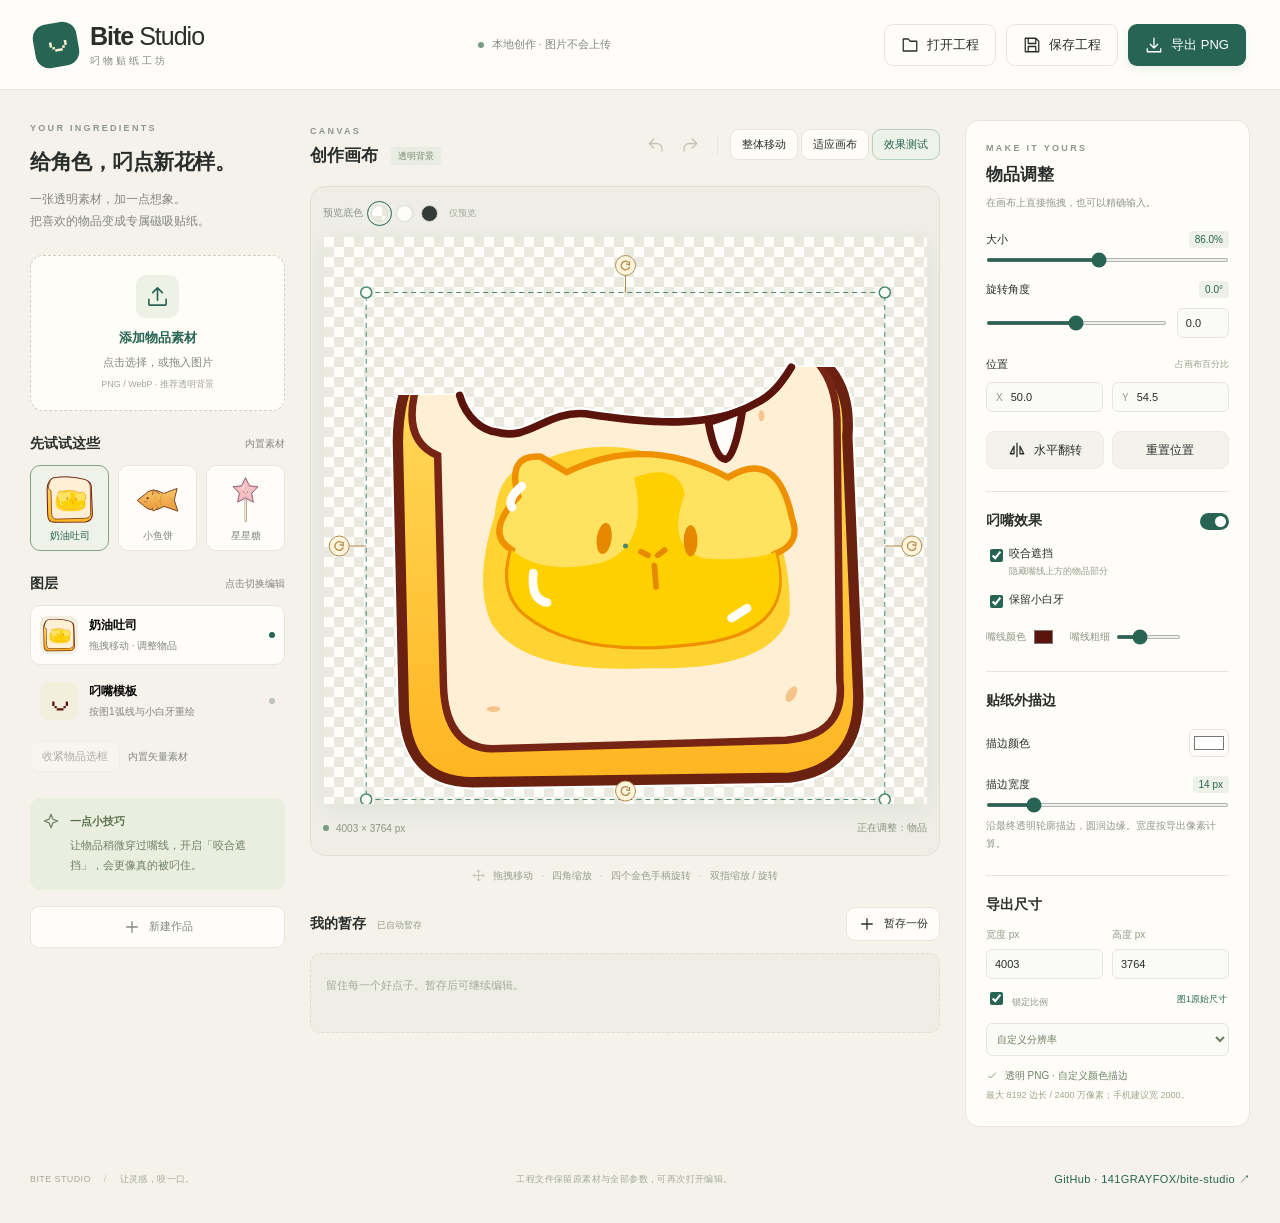
==== commit ba8ea08a: "Add photo mockup testing for merged stickers" ====
--- a/src/index.html
+++ b/src/index.html
@@ -9,7 +9,7 @@
 <div class="section-line"><h2>图层</h2><span>点击切换编辑</span></div><button class="layer active" id="objectLayer"><span class="layer-thumb" id="sourceThumb"></span><span><strong id="sourceName">奶油吐司</strong><small>拖拽移动 · 调整物品</small></span><span class="layer-dot"></span></button><button class="layer" id="mouthLayer"><span class="layer-thumb mouth-thumb">◡</span><span><strong>叼嘴模板</strong><small>按图1弧线与小白牙重绘</small></span><span class="layer-dot"></span></button>
 <div class="bounds-tools"><button id="tightenBounds" class="button quiet small" title="按可见物品重新检测边界，排除外围透明留白">收紧物品选框</button><small id="boundsInfo"></small></div>
 <div class="tip"><span data-icon="spark"></span><p><strong>一点小技巧</strong>让物品稍微穿过嘴线，开启「咬合遮挡」，会更像真的被叼住。</p></div><button id="newProject" class="button quiet new-project"><span data-icon="plus"></span> 新建作品</button></aside>
-<section class="editor"><div class="editor-heading"><div><span class="eyebrow">CANVAS</span><h2>创作画布 <span class="tag">透明背景</span></h2></div><div class="history"><button id="undo" class="icon-button" title="撤销 Ctrl+Z" aria-label="撤销"><span data-icon="undo"></span></button><button id="redo" class="icon-button" title="重做 Ctrl+Shift+Z" aria-label="重做"><span data-icon="redo"></span></button><span class="divider"></span><button id="moveTogether" class="button quiet small" aria-pressed="false" title="开启后，拖动画布会同时移动嘴部和物品">整体移动</button><button id="fit" class="button quiet small">适应画布</button></div></div>
+<section class="editor"><div class="editor-heading"><div><span class="eyebrow">CANVAS</span><h2>创作画布 <span class="tag">透明背景</span></h2></div><div class="history"><button id="undo" class="icon-button" title="撤销 Ctrl+Z" aria-label="撤销"><span data-icon="undo"></span></button><button id="redo" class="icon-button" title="重做 Ctrl+Shift+Z" aria-label="重做"><span data-icon="redo"></span></button><span class="divider"></span><button id="moveTogether" class="button quiet small" aria-pressed="false" title="开启后，拖动画布会同时移动嘴部和物品">整体移动</button><button id="fit" class="button quiet small">适应画布</button><button id="testSticker" class="button quiet small" title="将当前贴纸贴到照片上查看效果">效果测试</button></div></div>
 <div class="canvas-area" id="canvasArea"><div class="preview-controls"><span>预览底色</span><button data-bg="checker" class="swatch checker selected" aria-label="透明网格"></button><button data-bg="light" class="swatch light" aria-label="浅色"></button><button data-bg="dark" class="swatch dark" aria-label="深色"></button><span class="preview-only">仅预览</span></div><div class="stage-wrap" id="stageWrap"><div id="stage" class="stage checker"><canvas id="art"></canvas><canvas id="controls" tabindex="0" aria-label="编辑画布，拖拽物品，四角缩放，四个金色手柄旋转，旋转手柄始终位于画布内"></canvas></div></div><div class="canvas-caption"><span><span class="dot"></span><span id="resolutionLabel">4003 × 3764 px</span></span><span id="selectionLabel">正在调整：物品</span></div><div id="dropOverlay" class="drop-overlay">松开，添加你的物品</div></div>
 <div id="gestureHint" class="gesture-hint" title="按住 Alt 在画布任意位置拖动旋转；Alt + 滚轮缩放"><span data-icon="move"></span> 拖拽移动 <span>·</span> 四角缩放 <span>·</span> 四个金色手柄旋转 <span>·</span> 双指缩放 / 旋转</div>
 <section class="draft-section"><div class="section-line"><h2>我的暂存 <span id="saveStatus" class="save-status">自动暂存准备中</span></h2><button id="saveDraft" class="button quiet small"><span data-icon="plus"></span> 暂存一份</button></div><div id="drafts" class="drafts"><p class="empty">留住每一个好点子。暂存后可继续编辑。</p></div></section></section>
@@ -21,5 +21,16 @@
 </aside></main>
 <footer><span>BITE STUDIO <span class="footer-dot">/</span> 让灵感，咬一口。</span><span class="footer-note">工程文件保留原素材与全部参数，可再次打开编辑。</span><a class="github-link" href="https://github.com/141GRAYFOX/bite-studio" target="_blank" rel="noopener noreferrer" title="查看项目源代码与使用说明">GitHub · 141GRAYFOX/bite-studio ↗</a></footer>
 <dialog id="studioDialog"><form id="dialogForm"><h2 id="dialogTitle"></h2><p id="dialogDescription"></p><input id="dialogName" type="text" maxlength="80" aria-label="暂存名称"><div class="dialog-actions"><button id="dialogCancel" type="button" class="button quiet">取消</button><button id="dialogConfirm" type="submit" class="button primary">暂存</button></div></form></dialog>
+<dialog id="mockupDialog" aria-labelledby="mockupTitle" aria-describedby="mockupDescription">
+<div class="mockup-heading"><div><span class="eyebrow">TRY IT ON</span><h2 id="mockupTitle">贴纸效果测试</h2></div><button id="mockupClose" class="button quiet small" type="button">返回编辑</button></div>
+<p id="mockupDescription">把当前贴纸贴到你的照片上，看看实际效果。每次打开时会重新合成当前作品。</p>
+<div class="mockup-toolbar"><button id="mockupUpload" class="button primary" type="button">上传 / 更换背景图</button><button id="mockupReset" class="button quiet" type="button" disabled>重置贴纸位置</button><span id="mockupSize"></span></div>
+<div id="mockupView" class="mockup-view checker"><div id="mockupEmpty" class="mockup-empty"><strong>选张照片，试试贴在哪里</strong><span>车身、电脑、杯子……都可以成为你的背景。</span><button id="mockupEmptyUpload" class="button primary" type="button">上传背景图</button><small>PNG / JPEG / WebP · 也可拖入图片</small></div><div id="mockupStage" hidden><canvas id="mockupArt"></canvas><canvas id="mockupControls" tabindex="0" aria-label="效果测试画布：拖动移动贴纸，四角缩放，金色手柄旋转，双指缩放旋转，方向键微调"></canvas></div></div>
+<div class="mockup-fields"><div class="field"><label for="mockupScale">贴纸大小 <span>相对背景宽度 %</span></label><div class="range-number"><input id="mockupScale" type="range" min="1" max="500" step="0.1" disabled><input id="mockupScaleNumber" type="number" min="1" max="500" step="0.1" aria-label="效果测试贴纸大小百分比" disabled></div></div><div class="field"><label for="mockupAngle">旋转角度 <span>°</span></label><div class="range-number"><input id="mockupAngle" type="range" min="-180" max="180" step="0.1" disabled><input id="mockupAngleNumber" type="number" min="-180" max="180" step="0.1" aria-label="效果测试贴纸旋转角度" disabled></div></div></div>
+<p class="mockup-hint">拖动移动 · 四角缩放 · 金色手柄旋转 · 滚轮缩放 · 双指缩放 / 旋转</p>
+<div class="mockup-bottom"><p id="mockupStatus" role="status" aria-live="polite"></p><button id="mockupSave" class="button primary" type="button" disabled>保存效果图</button></div>
+<p class="mockup-note">图片仅在当前浏览器内处理。测试位置不影响原作品；背景和测试位置仅在本次页面中保留。</p>
+<input id="mockupFile" type="file" accept="image/png,image/jpeg,image/webp" hidden>
+</dialog>
 <input type="file" id="imageFile" accept="image/png,image/webp,image/jpeg" hidden><input type="file" id="projectFile" accept=".bite,.json" hidden><div id="toast" role="status" aria-live="polite"></div><div id="exportProgress" class="export-progress" hidden><div><span class="spinner"></span><h2>正在制作你的贴纸</h2><p id="progressText">高质量渲染中…</p><button id="cancelExport" class="button secondary">取消导出</button></div></div>
-<script src="renderer.js"></script><script src="app.js"></script></body></html>
+<script src="renderer.js"></script><script src="mockup.js"></script><script src="app.js"></script></body></html>
--- a/src/style.css
+++ b/src/style.css
@@ -11,3 +11,27 @@
 .bounds-tools{display:flex;align-items:center;flex-wrap:wrap;gap:8px;margin-top:10px}.bounds-tools small{color:var(--muted);font-size:10px;line-height:1.6}@media(max-width:640px){.bounds-tools{grid-column:1/-1;margin-top:0}}
 
 footer{align-items:center;gap:12px;flex-wrap:wrap}.github-link{display:inline-flex;align-items:center;min-height:44px;color:var(--green);font-size:11px;text-decoration:none;font-weight:500}.github-link:hover{text-decoration:underline}
+
+#testSticker{border-color:#b8cdbd;background:#edf3e8;color:var(--green)}
+#mockupDialog{width:min(1060px,calc(100vw - 32px));max-height:calc(100dvh - 32px);padding:24px;overflow:auto}
+.mockup-heading,.mockup-toolbar,.mockup-bottom{display:flex;justify-content:space-between;align-items:center;gap:12px;flex-wrap:wrap}
+.mockup-heading h2{margin-top:7px;font-size:21px}
+#mockupDescription{margin:12px 0 18px}
+.mockup-toolbar{justify-content:flex-start;margin-bottom:14px}
+#mockupSize{margin-left:auto;color:var(--muted);font-size:11px}
+.mockup-view{height:min(53vh,530px);min-height:180px;display:flex;align-items:center;justify-content:center;overflow:hidden;border:1px solid var(--line);border-radius:12px}
+.mockup-empty{display:flex;flex-direction:column;align-items:center;gap:15px;padding:25px;text-align:center;color:var(--muted);font-size:12px}
+.mockup-empty strong{font-size:18px;color:var(--green)}
+.mockup-empty small{font-size:10px}
+#mockupEmpty[hidden],#mockupStage[hidden]{display:none}
+#mockupStage{position:relative;flex:none;box-shadow:0 4px 24px #0002}
+#mockupStage canvas{position:absolute;inset:0;width:100%;height:100%}
+#mockupControls{touch-action:none;cursor:grab}
+#mockupControls:active{cursor:grabbing}
+.mockup-fields{display:grid;grid-template-columns:1fr 1fr;gap:25px}
+.mockup-fields .field{margin:18px 0 8px}
+.mockup-fields .range-number>input[type=number]{width:76px}
+#mockupDialog .mockup-hint{margin:8px 0 15px;font-size:10px}
+#mockupStatus{margin:0;flex:1;min-width:160px;font-size:11px;color:var(--green)}
+#mockupDialog .mockup-note{margin:13px 0 0;font-size:10px}
+@media(max-width:640px){#mockupDialog{width:calc(100vw - 16px);max-height:calc(100dvh - 16px);padding:16px}.mockup-heading h2{font-size:18px}.mockup-toolbar{gap:8px}.mockup-toolbar .button{font-size:11px;padding:10px}.mockup-view{height:42vh;min-height:160px}.mockup-fields{gap:14px}.mockup-fields .range-number{gap:5px}.mockup-fields .range-number>input[type=number]{width:59px}#mockupDialog .mockup-hint{line-height:1.8}.mockup-empty{gap:12px;padding:18px}.mockup-empty strong{font-size:16px}}
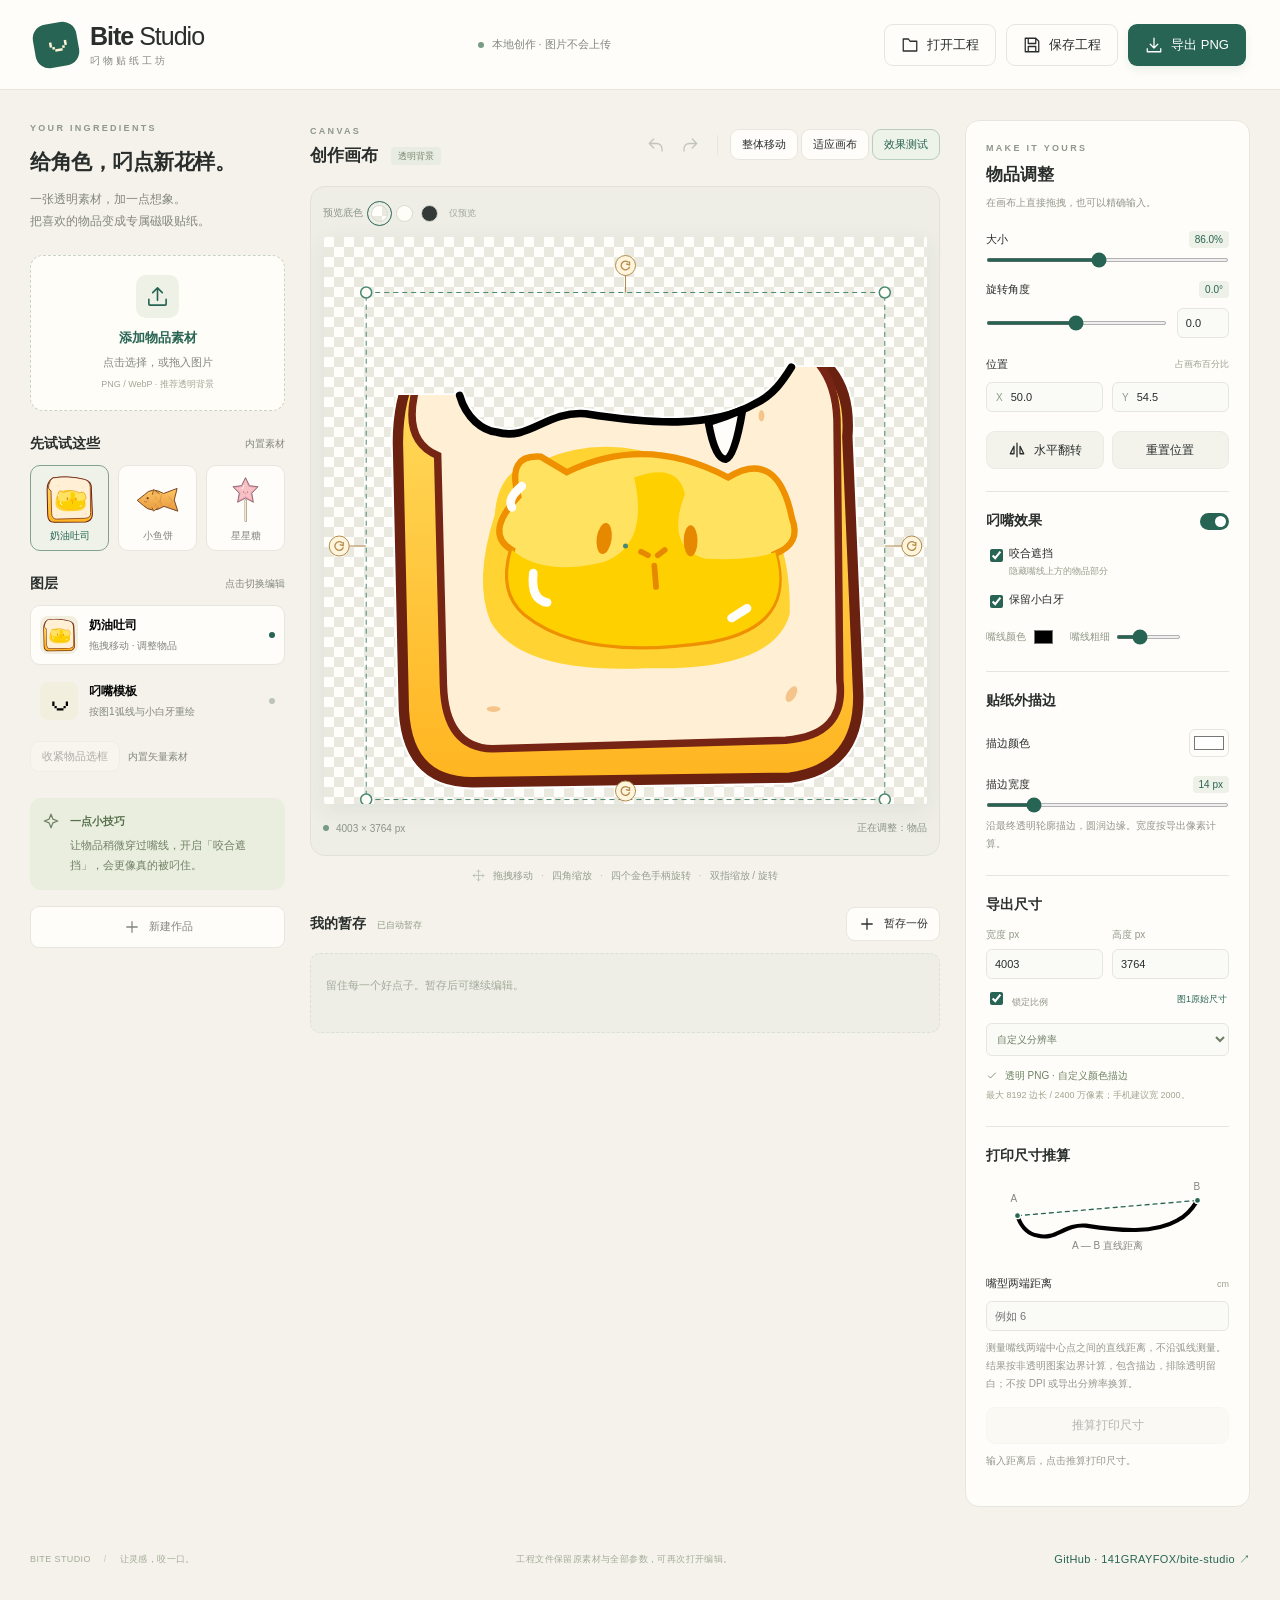
==== commit f3a66410: "Add sticker print size estimation and default black mouth lines" ====
--- a/src/index.html
+++ b/src/index.html
@@ -15,9 +15,17 @@
 <section class="draft-section"><div class="section-line"><h2>我的暂存 <span id="saveStatus" class="save-status">自动暂存准备中</span></h2><button id="saveDraft" class="button quiet small"><span data-icon="plus"></span> 暂存一份</button></div><div id="drafts" class="drafts"><p class="empty">留住每一个好点子。暂存后可继续编辑。</p></div></section></section>
 <aside class="settings panel"><div class="eyebrow">MAKE IT YOURS</div><h2 id="settingsTitle">物品调整</h2><p class="subtle" id="settingsHelp">在画布上直接拖拽，也可以精确输入。</p>
 <div class="field"><label for="scale">大小 <output id="scaleValue"></output></label><input id="scale" type="range" min="5" max="180" step="0.5"></div><div class="field"><label for="angle">旋转角度 <output id="angleValue"></output></label><div class="range-number"><input id="angle" type="range" min="-180" max="180" step="0.1"><input id="angleNumber" type="number" min="-180" max="180" step="0.1" aria-label="旋转角度精确值"></div></div><div class="field"><label>位置 <span>占画布百分比</span></label><div class="two-fields"><label class="inline-input">X<input id="posX" type="number" min="-100" max="200" step="0.1"></label><label class="inline-input">Y<input id="posY" type="number" min="-100" max="200" step="0.1"></label></div></div><div class="two-buttons"><button id="flip" class="button secondary"><span data-icon="flip"></span> 水平翻转</button><button id="resetTransform" class="button secondary">重置位置</button></div>
-<div class="settings-section"><div class="section-line"><h2>叼嘴效果</h2><label class="switch"><input id="mouthVisible" type="checkbox" checked><span></span></label></div><label class="check-row"><input id="bite" type="checkbox" checked><span>咬合遮挡<small>隐藏嘴线上方的物品部分</small></span></label><label class="check-row"><input id="tooth" type="checkbox" checked><span>保留小白牙</span></label><div class="mouth-options"><label>嘴线颜色<input id="mouthColor" type="color" value="#5b140c"></label><label>嘴线粗细<input id="mouthWeight" type="range" min="0.005" max="0.06" step="0.001" value="0.023"></label></div></div>
+<div class="settings-section"><div class="section-line"><h2>叼嘴效果</h2><label class="switch"><input id="mouthVisible" type="checkbox" checked><span></span></label></div><label class="check-row"><input id="bite" type="checkbox" checked><span>咬合遮挡<small>隐藏嘴线上方的物品部分</small></span></label><label class="check-row"><input id="tooth" type="checkbox" checked><span>保留小白牙</span></label><div class="mouth-options"><label>嘴线颜色<input id="mouthColor" type="color" value="#000000"></label><label>嘴线粗细<input id="mouthWeight" type="range" min="0.005" max="0.06" step="0.001" value="0.023"></label></div></div>
 <div class="settings-section"><h2>贴纸外描边</h2><div class="field outline-color"><label for="outlineColor">描边颜色<input id="outlineColor" type="color" value="#ffffff"></label></div><div class="field"><label for="outline">描边宽度 <output id="outlineValue"></output></label><input id="outline" type="range" min="0" max="80" step="1" value="14"></div><p class="subtle">沿最终透明轮廓描边，圆润边缘。宽度按导出像素计算。</p></div>
 <div class="settings-section"><h2>导出尺寸</h2><div class="two-fields"><label class="dimension">宽度 px<input id="width" type="number" min="64" max="8192" value="4003"></label><label class="dimension">高度 px<input id="height" type="number" min="64" max="8192" value="3764"></label></div><div class="size-tools"><label><input id="lockRatio" type="checkbox" checked> 锁定比例</label><button id="originalSize" class="text-button">图1原始尺寸</button></div><select id="sizePreset" aria-label="分辨率预设"><option value="">自定义分辨率</option value="original">图1原尺寸 · 4003 × 3764</option><option value="2000">轻量高清 · 宽 2000</option><option value="1000">快速预览 · 宽 1000</option><option value="square">正方形 · 2048 × 2048</option></select><p class="export-note"><span data-icon="check"></span> 透明 PNG · 自定义颜色描边<br><small>最大 8192 边长 / 2400 万像素；手机建议宽 2000。</small></p></div>
+<div class="settings-section print-settings"><h2>打印尺寸推算</h2>
+<svg class="print-reference" viewBox="0 0 230 80" role="img" aria-label="测量经典嘴线左右端点 A、B 之间的直线距离"><path d="M -.5 -.035 C -.48 .035 -.43 .07 -.39 .075 C -.29 .105 -.24 .01 -.12 .02 C .07 .05 .26 .065 .39 -.01 C .445 -.035 .475 -.08 .5 -.12" transform="translate(115 45) scale(180)" stroke="#000000" stroke-width=".023"/><path d="M25 38.7 205 23.4" class="print-chord"/><circle cx="25" cy="38.7" r="3"/><circle cx="205" cy="23.4" r="3"/><text x="18" y="25">A</text><text x="201" y="13">B</text><text x="115" y="72" text-anchor="middle">A — B 直线距离</text></svg>
+<div class="field"><label for="mouthDistanceCm">嘴型两端距离 <span>cm</span></label><input id="mouthDistanceCm" type="number" min="0" step="any" inputmode="decimal" placeholder="例如 6" aria-describedby="printHelp printStatus"></div>
+<p class="subtle" id="printHelp">测量嘴线两端中心点之间的直线距离，不沿弧线测量。结果按非透明图案边界计算，包含描边，排除透明留白；不按 DPI 或导出分辨率换算。</p>
+<button id="calculatePrintSize" class="button secondary" type="button" disabled>推算打印尺寸</button>
+<div id="printResult" class="print-result" hidden><span>图案打印尺寸 · 约</span><div><span>宽 <strong id="printWidth"></strong> cm</span><span>高 <strong id="printHeight"></strong> cm</span></div></div>
+<p id="printStatus" class="subtle" role="status" aria-live="polite">输入距离后，点击推算打印尺寸。</p>
+</div>
 </aside></main>
 <footer><span>BITE STUDIO <span class="footer-dot">/</span> 让灵感，咬一口。</span><span class="footer-note">工程文件保留原素材与全部参数，可再次打开编辑。</span><a class="github-link" href="https://github.com/141GRAYFOX/bite-studio" target="_blank" rel="noopener noreferrer" title="查看项目源代码与使用说明">GitHub · 141GRAYFOX/bite-studio ↗</a></footer>
 <dialog id="studioDialog"><form id="dialogForm"><h2 id="dialogTitle"></h2><p id="dialogDescription"></p><input id="dialogName" type="text" maxlength="80" aria-label="暂存名称"><div class="dialog-actions"><button id="dialogCancel" type="button" class="button quiet">取消</button><button id="dialogConfirm" type="submit" class="button primary">暂存</button></div></form></dialog>
@@ -25,11 +33,12 @@
 <div class="mockup-heading"><div><span class="eyebrow">TRY IT ON</span><h2 id="mockupTitle">贴纸效果测试</h2></div><button id="mockupClose" class="button quiet small" type="button">返回编辑</button></div>
 <p id="mockupDescription">把当前贴纸贴到你的照片上，看看实际效果。每次打开时会重新合成当前作品。</p>
 <div class="mockup-toolbar"><button id="mockupUpload" class="button primary" type="button">上传 / 更换背景图</button><button id="mockupReset" class="button quiet" type="button" disabled>重置贴纸位置</button><span id="mockupSize"></span></div>
+<div class="mockup-layers" role="group" aria-label="选择要调整的图层"><button id="mockupStickerLayer" class="button quiet small" type="button" aria-pressed="true" disabled>调整贴纸</button><button id="mockupBackgroundLayer" class="button quiet small" type="button" aria-pressed="false" disabled>调整背景</button></div>
 <div id="mockupView" class="mockup-view checker"><div id="mockupEmpty" class="mockup-empty"><strong>选张照片，试试贴在哪里</strong><span>车身、电脑、杯子……都可以成为你的背景。</span><button id="mockupEmptyUpload" class="button primary" type="button">上传背景图</button><small>PNG / JPEG / WebP · 也可拖入图片</small></div><div id="mockupStage" hidden><canvas id="mockupArt"></canvas><canvas id="mockupControls" tabindex="0" aria-label="效果测试画布：拖动移动贴纸，四角缩放，金色手柄旋转，双指缩放旋转，方向键微调"></canvas></div></div>
-<div class="mockup-fields"><div class="field"><label for="mockupScale">贴纸大小 <span>相对背景宽度 %</span></label><div class="range-number"><input id="mockupScale" type="range" min="1" max="500" step="0.1" disabled><input id="mockupScaleNumber" type="number" min="1" max="500" step="0.1" aria-label="效果测试贴纸大小百分比" disabled></div></div><div class="field"><label for="mockupAngle">旋转角度 <span>°</span></label><div class="range-number"><input id="mockupAngle" type="range" min="-180" max="180" step="0.1" disabled><input id="mockupAngleNumber" type="number" min="-180" max="180" step="0.1" aria-label="效果测试贴纸旋转角度" disabled></div></div></div>
+<div class="mockup-fields"><div class="field"><label for="mockupScale"><span id="mockupScaleLabel" class="mockup-field-name">贴纸大小</span><span>相对画布宽度 %</span></label><div class="range-number"><input id="mockupScale" type="range" min="1" max="500" step="0.1" disabled><input id="mockupScaleNumber" type="number" min="1" max="500" step="0.1" aria-label="效果测试贴纸大小百分比" disabled></div></div><div class="field"><label for="mockupAngle">旋转角度 <span>°</span></label><div class="range-number"><input id="mockupAngle" type="range" min="-180" max="180" step="0.1" disabled><input id="mockupAngleNumber" type="number" min="-180" max="180" step="0.1" aria-label="效果测试贴纸旋转角度" disabled></div></div></div>
 <p class="mockup-hint">拖动移动 · 四角缩放 · 金色手柄旋转 · 滚轮缩放 · 双指缩放 / 旋转</p>
 <div class="mockup-bottom"><p id="mockupStatus" role="status" aria-live="polite"></p><button id="mockupSave" class="button primary" type="button" disabled>保存效果图</button></div>
-<p class="mockup-note">图片仅在当前浏览器内处理。测试位置不影响原作品；背景和测试位置仅在本次页面中保留。</p>
+<p class="mockup-note">图片仅在当前浏览器内处理。背景与贴纸可独立调整，不影响原作品。画布边界固定，背景移开后的空白导出为透明；测试设置仅在本次页面中保留。</p>
 <input id="mockupFile" type="file" accept="image/png,image/jpeg,image/webp" hidden>
 </dialog>
 <input type="file" id="imageFile" accept="image/png,image/webp,image/jpeg" hidden><input type="file" id="projectFile" accept=".bite,.json" hidden><div id="toast" role="status" aria-live="polite"></div><div id="exportProgress" class="export-progress" hidden><div><span class="spinner"></span><h2>正在制作你的贴纸</h2><p id="progressText">高质量渲染中…</p><button id="cancelExport" class="button secondary">取消导出</button></div></div>
--- a/src/style.css
+++ b/src/style.css
@@ -1,5 +1,16 @@
 @charset "UTF-8";
-:root{--bg:#f5f2eb;--paper:#fffdf9;--ink:#292e2c;--muted:#838780;--line:#e7e6de;--green:#276453;--accent:#e9b972;--font:"Segoe UI","Microsoft YaHei",sans-serif}*{box-sizing:border-box}body{margin:0;background:var(--bg);color:var(--ink);font-family:var(--font);font-size:13px}button,input,select{font:inherit}button{cursor:pointer}button:disabled{opacity:.35;cursor:default}button:focus-visible,a:focus-visible,input:focus-visible,select:focus-visible,canvas:focus-visible{outline:2px solid var(--green);outline-offset:3px}button{transition:background .15s,transform .15s}button:hover:not(:disabled){filter:brightness(.97)}button:active:not(:disabled){transform:translateY(1px)}svg{width:18px;height:18px;display:block;fill:none;stroke:currentColor;stroke-width:1.7;stroke-linecap:round;stroke-linejoin:round}.topbar{height:90px;padding:0 34px;display:flex;align-items:center;justify-content:space-between;border-bottom:1px solid var(--line);gap:18px;background:var(--paper)}.brand{display:flex;gap:12px;align-items:center;text-decoration:none;color:var(--ink);font-size:25px;font-weight:700;letter-spacing:-1px}.brand-icon{height:44px;width:44px;background:var(--green);color:#fff4d6;border-radius:14px;display:grid;place-items:center;font-size:40px;font-weight:400;line-height:1;padding-bottom:15px;transform:rotate(-10deg)}.brand-light{font-weight:400}.brand small{display:block;font-size:10px;letter-spacing:3px;font-weight:400;color:var(--muted);margin-top:3px}.top-note{color:var(--muted);font-size:11px;display:flex;align-items:center;gap:8px}.dot{display:inline-block;width:6px;height:6px;border-radius:50%;background:#779c83}.top-actions{display:flex;gap:10px}.button{border:1px solid transparent;border-radius:9px;padding:11px 16px;display:inline-flex;align-items:center;justify-content:center;gap:8px;font-weight:500;white-space:nowrap;color:var(--ink);background:transparent}.button.primary{background:var(--green);color:white;box-shadow:0 4px 10px #27645316}.button.quiet{border-color:var(--line);background:var(--paper)}.button.secondary{background:#f3f3ec;border-color:#ebebe3;padding:9px 10px;font-size:12px}.button.small{padding:7px 11px;font-size:11px}.workspace{display:grid;grid-template-columns:255px minmax(320px,1fr) 285px;gap:25px;width:100%;margin:0 auto;padding:30px}.panel{padding:3px 0}.eyebrow{font-size:9px;letter-spacing:2.3px;color:#8d978b;font-weight:600}h1{font-size:21px;line-height:1.65;margin:12px 0 8px;font-weight:600;letter-spacing:-.5px}h2{font-size:14px;margin:0;font-weight:600}.intro{color:var(--muted);font-size:12px;line-height:1.9;margin:0 0 22px}.upload-card{width:100%;background:#fffdf7;border:1.5px dashed #c8d3c3;min-height:156px;border-radius:13px;display:flex;flex-direction:column;align-items:center;justify-content:center;gap:8px;color:var(--green)}.upload-card:hover{background:#f0f4e9;border-color:var(--green)}.upload-icon{background:#edf1e6;border-radius:10px;padding:10px;margin-bottom:3px}.upload-icon svg{width:23px;height:23px}.upload-card strong{font-size:13px}.upload-card span:not(.upload-icon){font-size:11px;color:var(--muted)}.upload-card small{color:#a2a699;font-size:9px}.section-line{display:flex;align-items:center;justify-content:space-between;margin:24px 0 12px;gap:8px}.section-line>span{font-size:10px;color:var(--muted)}.samples{display:grid;grid-template-columns:repeat(3,1fr);gap:9px}.sample{border:1px solid var(--line);background:var(--paper);border-radius:10px;padding:9px 5px 7px;display:flex;flex-direction:column;align-items:center;gap:5px;font-size:10px;color:var(--muted)}.sample img{width:51px;height:49px;object-fit:contain}.sample.selected{border-color:#84a18e;background:#eef2e8;color:var(--green)}.layer{border:1px solid transparent;width:100%;display:flex;align-items:center;gap:11px;background:transparent;padding:10px 9px;border-radius:10px;text-align:left;margin-bottom:6px}.layer.active{background:var(--paper);border-color:var(--line);box-shadow:0 2px 5px #33333303}.layer-thumb{flex:none;width:38px;height:38px;border-radius:8px;background:#f3efde;display:grid;place-items:center;overflow:hidden}.layer-thumb img{width:100%;height:100%;object-fit:contain}.mouth-thumb{font-size:36px;color:#5b140c;padding-bottom:12px}.layer strong{font-size:12px;font-weight:600;display:block;max-width:145px;white-space:nowrap;overflow:hidden;text-overflow:ellipsis}.layer small{display:block;font-size:10px;color:var(--muted);margin-top:5px}.layer-dot{width:6px;height:6px;background:#bdc3b9;border-radius:50%;margin-left:auto}.active .layer-dot{background:var(--green)}.tip{display:flex;gap:10px;margin-top:26px;padding:14px 12px;background:#eaeede;border-radius:11px;color:#6f8065}.tip svg{flex:none;width:18px}.tip p{font-size:11px;line-height:1.8;margin:0}.tip strong{display:block;margin-bottom:4px;color:#57704d;font-size:11px}.new-project{width:100%;margin-top:16px;font-size:11px;color:var(--muted)}.editor{min-width:0}.editor-heading{display:flex;align-items:center;justify-content:space-between;margin-bottom:17px;min-height:49px;flex-wrap:wrap;gap:10px}.editor-heading h2{margin-top:7px;font-size:17px}.tag{font-size:9px;background:#e8ece2;color:#7b8a73;padding:4px 7px;border-radius:4px;margin-left:8px;vertical-align:middle;font-weight:400}.history{display:flex;align-items:center;gap:3px}.icon-button{width:31px;height:31px;display:grid;place-items:center;background:transparent;border:0;border-radius:6px;color:#657361}.divider{width:1px;height:20px;background:var(--line);margin:0 9px}.canvas-area{background:#eeeee7;border:1px solid #e0e2d8;border-radius:15px;position:relative;padding:15px 12px 10px;overflow:hidden}.preview-controls{display:flex;align-items:center;gap:8px;color:#8c9589;font-size:10px;height:22px;margin-bottom:13px}.swatch{border:1px solid #d6dbcf;border-radius:50%;width:17px;height:17px;padding:0}.swatch.selected{outline:1.5px solid var(--green);outline-offset:3px}.checker{background-color:#fffefa;background-image:linear-gradient(45deg,#e9e9e0 25%,transparent 25%),linear-gradient(-45deg,#e9e9e0 25%,transparent 25%),linear-gradient(45deg,transparent 75%,#e9e9e0 75%),linear-gradient(-45deg,transparent 75%,#e9e9e0 75%);background-size:20px 20px;background-position:0 0,0 10px,10px -10px,-10px 0}.light{background:#fffdf7}.dark{background:#333a37}.preview-only{font-size:9px;margin-left:3px;color:#a3a99d}.stage-wrap{width:100%;aspect-ratio:var(--canvas-ratio,4003/3764);min-height:220px;max-height:1600px;display:flex;align-items:center;justify-content:center}.stage{position:relative;box-shadow:0 6px 25px #30372a12;border-radius:2px;overflow:hidden}.stage canvas{position:absolute;inset:0;width:100%;height:100%}#controls{touch-action:none;cursor:grab}#controls:active{cursor:grabbing}.canvas-caption{display:flex;justify-content:space-between;gap:10px;align-items:center;height:33px;margin-top:7px;color:#8c9586;font-size:10px}.canvas-caption>span:first-child{display:flex;gap:7px;align-items:center}.gesture-hint{display:flex;justify-content:center;align-items:center;gap:8px;color:#959e8e;font-size:10px;margin-top:13px;flex-wrap:wrap}.gesture-hint svg{width:13px;height:13px}.gesture-hint>span{color:#bcc1b6}.draft-section{margin-top:24px}.draft-section .section-line{margin-top:0}.save-status{font-size:9px;color:#929c87;font-weight:400;margin-left:7px}.drafts{display:flex;gap:10px;overflow:auto;padding-bottom:7px;min-height:87px}.empty{color:#a3ab9a;background:#eeeee6;border:1px dashed #dce0d2;border-radius:10px;width:100%;padding:24px 15px;font-size:11px;margin:0}.draft-card{position:relative;width:125px;flex:none;border:1px solid var(--line);border-radius:9px;background:var(--paper);overflow:hidden}.draft-card>button:first-child{width:100%;border:0;background:transparent;padding:6px;text-align:left}.draft-card img{width:100%;height:72px;object-fit:contain;background:#f3f1e8;border-radius:5px}.draft-card strong{display:block;font-size:10px;margin-top:5px;white-space:nowrap;text-overflow:ellipsis;overflow:hidden;font-weight:500}.draft-card small{font-size:9px;color:var(--muted)}.draft-delete{position:absolute;right:4px;top:4px;background:#fffdf9e0;border:0;border-radius:4px;color:#7a8472;padding:3px 6px}.settings{background:var(--paper);border:1px solid var(--line);border-radius:14px;padding:22px 20px;height:fit-content}.settings>h2{font-size:17px;margin-top:10px}.subtle{font-size:10px;color:#92978d;line-height:1.8;margin:8px 0 14px}.field{margin:19px 0}.field>label{display:flex;justify-content:space-between;align-items:center;font-size:11px;margin-bottom:10px}.field label>span{font-size:9px;color:#9ba191}output{font-size:10px;color:var(--green);background:#edf1e7;border-radius:4px;padding:3px 6px;font-variant-numeric:tabular-nums}input[type=range]{accent-color:var(--green);width:100%;height:4px;cursor:pointer;display:block;margin:10px 0}input[type=checkbox]{accent-color:var(--green);margin-right:6px}input[type=number]{border:1px solid var(--line);background:#fafbf6;border-radius:6px;min-width:0;width:100%;padding:8px;color:var(--ink);font-size:11px}input[type=number]::-webkit-inner-spin-button{opacity:0}.range-number{display:flex;gap:10px;align-items:center}.range-number>input[type=number]{width:64px}.two-fields{display:grid;grid-template-columns:1fr 1fr;gap:9px}.inline-input{display:flex;align-items:center;background:#fafbf6;border:1px solid var(--line);border-radius:6px;padding-left:9px;color:#8d9987;font-size:10px}.inline-input input{border:0;background:none}.two-buttons{display:flex;gap:8px}.two-buttons .button{flex:1}.settings-section{border-top:1px solid var(--line);padding-top:20px;margin-top:22px}.settings-section .section-line{margin:0 0 16px}.check-row{display:flex;align-items:start;font-size:11px;margin:14px 0}.check-row small{display:block;font-size:9px;color:#969e8c;margin-top:4px}.switch input{position:absolute;opacity:0;pointer-events:none}.switch>span{display:block;width:29px;height:17px;background:#d6dbc9;border-radius:10px;position:relative;cursor:pointer}.switch>span:before{content:"";position:absolute;width:11px;height:11px;border-radius:50%;background:white;left:3px;top:3px;transition:left .15s}.switch input:checked+span{background:var(--green)}.switch input:checked+span:before{left:15px}.mouth-options{display:flex;align-items:center;gap:15px;color:#8e9786;font-size:10px}.mouth-options>label{display:flex;align-items:center;gap:6px}.mouth-options input[type=color]{width:23px;height:22px;border:0;padding:0;background:none;cursor:pointer}.mouth-options input[type=range]{width:65px}.outline-color input[type=color]{width:40px;height:28px;border:1px solid var(--line);border-radius:6px;padding:2px;background:var(--paper);cursor:pointer}.settings-section .field{margin-bottom:7px}.dimension{font-size:10px;color:#909988;margin-top:14px}.dimension input{display:block;margin-top:7px}.size-tools{display:flex;justify-content:space-between;align-items:center;margin:10px 0 14px;font-size:9px;color:#8e9687}.text-button{border:0;background:transparent;padding:2px;color:var(--green);font-size:9px}select{width:100%;padding:9px 6px;background:#fafbf6;border:1px solid var(--line);border-radius:6px;color:#6f7d64;font-size:10px}.export-note{font-size:10px;color:#6d8364;line-height:1.9;margin-bottom:0}.export-note svg{width:12px;height:12px;display:inline-block;vertical-align:middle;margin-right:4px}.export-note small{font-size:9px;color:#a0a690}.drop-overlay{position:absolute;inset:0;background:#e9f0e3e8;border:3px dashed #527761;border-radius:15px;display:none;place-items:center;font-size:20px;color:var(--green);z-index:3}.drop-overlay.show{display:grid}footer{max-width:1640px;margin:auto;padding:0 30px 22px;display:flex;justify-content:space-between;font-size:9px;color:#a2ab98;letter-spacing:.4px}.footer-dot{margin:0 10px;color:#c2c9ba}#toast{position:fixed;bottom:25px;left:50%;transform:translate(-50%,20px);padding:12px 20px;border-radius:9px;background:#293f35;color:#fff;box-shadow:0 8px 25px #0002;opacity:0;pointer-events:none;transition:opacity .2s,transform .2s;z-index:20;max-width:90vw;font-size:12px;line-height:1.7}#toast.show{opacity:1;transform:translate(-50%,0)}.export-progress{position:fixed;inset:0;background:#f5f2ebc9;backdrop-filter:blur(8px);z-index:30;display:grid;place-items:center}.export-progress[hidden]{display:none}.export-progress>div{background:var(--paper);padding:35px 45px;border-radius:18px;border:1px solid var(--line);text-align:center;box-shadow:0 15px 60px #0001}.export-progress h2{font-size:17px;margin:18px 0 10px}.export-progress p{color:var(--muted);font-size:12px}.spinner{display:inline-block;width:30px;height:30px;border:3px solid #dce5d4;border-top-color:var(--green);border-radius:50%;animation:spin .9s linear infinite}@keyframes spin{to{transform:rotate(360deg)}}
+.print-reference{width:100%;height:80px;margin-top:12px;color:var(--green);stroke-width:1.3;overflow:visible}
+.print-reference .print-chord{stroke:var(--green);stroke-dasharray:4 4}
+.print-reference circle{fill:var(--green);stroke:var(--paper)}
+.print-reference text{fill:var(--muted);stroke:none;font-size:10px;font-family:var(--font)}
+.print-settings>.button{width:100%}
+.print-result{margin-top:14px;padding:13px 12px;background:#edf3e8;border:1px solid #dce6d7;border-radius:9px;color:var(--green)}
+.print-result[hidden]{display:none}
+.print-result>span{font-size:10px}
+.print-result>div{display:flex;gap:8px 18px;flex-wrap:wrap;margin-top:10px;font-size:11px}
+.print-result strong{font-size:19px;font-weight:600;font-variant-numeric:tabular-nums}
+.print-settings input[aria-invalid="true"]{border-color:#b95c50}
+:root{--bg:#f5f2eb;--paper:#fffdf9;--ink:#292e2c;--muted:#838780;--line:#e7e6de;--green:#276453;--accent:#e9b972;--font:"Segoe UI","Microsoft YaHei",sans-serif}*{box-sizing:border-box}body{margin:0;background:var(--bg);color:var(--ink);font-family:var(--font);font-size:13px}button,input,select{font:inherit}button{cursor:pointer}button:disabled{opacity:.35;cursor:default}button:focus-visible,a:focus-visible,input:focus-visible,select:focus-visible,canvas:focus-visible{outline:2px solid var(--green);outline-offset:3px}button{transition:background .15s,transform .15s}button:hover:not(:disabled){filter:brightness(.97)}button:active:not(:disabled){transform:translateY(1px)}svg{width:18px;height:18px;display:block;fill:none;stroke:currentColor;stroke-width:1.7;stroke-linecap:round;stroke-linejoin:round}.topbar{height:90px;padding:0 34px;display:flex;align-items:center;justify-content:space-between;border-bottom:1px solid var(--line);gap:18px;background:var(--paper)}.brand{display:flex;gap:12px;align-items:center;text-decoration:none;color:var(--ink);font-size:25px;font-weight:700;letter-spacing:-1px}.brand-icon{height:44px;width:44px;background:var(--green);color:#fff4d6;border-radius:14px;display:grid;place-items:center;font-size:40px;font-weight:400;line-height:1;padding-bottom:15px;transform:rotate(-10deg)}.brand-light{font-weight:400}.brand small{display:block;font-size:10px;letter-spacing:3px;font-weight:400;color:var(--muted);margin-top:3px}.top-note{color:var(--muted);font-size:11px;display:flex;align-items:center;gap:8px}.dot{display:inline-block;width:6px;height:6px;border-radius:50%;background:#779c83}.top-actions{display:flex;gap:10px}.button{border:1px solid transparent;border-radius:9px;padding:11px 16px;display:inline-flex;align-items:center;justify-content:center;gap:8px;font-weight:500;white-space:nowrap;color:var(--ink);background:transparent}.button.primary{background:var(--green);color:white;box-shadow:0 4px 10px #27645316}.button.quiet{border-color:var(--line);background:var(--paper)}.button.secondary{background:#f3f3ec;border-color:#ebebe3;padding:9px 10px;font-size:12px}.button.small{padding:7px 11px;font-size:11px}.workspace{display:grid;grid-template-columns:255px minmax(320px,1fr) 285px;gap:25px;width:100%;margin:0 auto;padding:30px}.panel{padding:3px 0}.eyebrow{font-size:9px;letter-spacing:2.3px;color:#8d978b;font-weight:600}h1{font-size:21px;line-height:1.65;margin:12px 0 8px;font-weight:600;letter-spacing:-.5px}h2{font-size:14px;margin:0;font-weight:600}.intro{color:var(--muted);font-size:12px;line-height:1.9;margin:0 0 22px}.upload-card{width:100%;background:#fffdf7;border:1.5px dashed #c8d3c3;min-height:156px;border-radius:13px;display:flex;flex-direction:column;align-items:center;justify-content:center;gap:8px;color:var(--green)}.upload-card:hover{background:#f0f4e9;border-color:var(--green)}.upload-icon{background:#edf1e6;border-radius:10px;padding:10px;margin-bottom:3px}.upload-icon svg{width:23px;height:23px}.upload-card strong{font-size:13px}.upload-card span:not(.upload-icon){font-size:11px;color:var(--muted)}.upload-card small{color:#a2a699;font-size:9px}.section-line{display:flex;align-items:center;justify-content:space-between;margin:24px 0 12px;gap:8px}.section-line>span{font-size:10px;color:var(--muted)}.samples{display:grid;grid-template-columns:repeat(3,1fr);gap:9px}.sample{border:1px solid var(--line);background:var(--paper);border-radius:10px;padding:9px 5px 7px;display:flex;flex-direction:column;align-items:center;gap:5px;font-size:10px;color:var(--muted)}.sample img{width:51px;height:49px;object-fit:contain}.sample.selected{border-color:#84a18e;background:#eef2e8;color:var(--green)}.layer{border:1px solid transparent;width:100%;display:flex;align-items:center;gap:11px;background:transparent;padding:10px 9px;border-radius:10px;text-align:left;margin-bottom:6px}.layer.active{background:var(--paper);border-color:var(--line);box-shadow:0 2px 5px #33333303}.layer-thumb{flex:none;width:38px;height:38px;border-radius:8px;background:#f3efde;display:grid;place-items:center;overflow:hidden}.layer-thumb img{width:100%;height:100%;object-fit:contain}.mouth-thumb{font-size:36px;color:#000000;padding-bottom:12px}.layer strong{font-size:12px;font-weight:600;display:block;max-width:145px;white-space:nowrap;overflow:hidden;text-overflow:ellipsis}.layer small{display:block;font-size:10px;color:var(--muted);margin-top:5px}.layer-dot{width:6px;height:6px;background:#bdc3b9;border-radius:50%;margin-left:auto}.active .layer-dot{background:var(--green)}.tip{display:flex;gap:10px;margin-top:26px;padding:14px 12px;background:#eaeede;border-radius:11px;color:#6f8065}.tip svg{flex:none;width:18px}.tip p{font-size:11px;line-height:1.8;margin:0}.tip strong{display:block;margin-bottom:4px;color:#57704d;font-size:11px}.new-project{width:100%;margin-top:16px;font-size:11px;color:var(--muted)}.editor{min-width:0}.editor-heading{display:flex;align-items:center;justify-content:space-between;margin-bottom:17px;min-height:49px;flex-wrap:wrap;gap:10px}.editor-heading h2{margin-top:7px;font-size:17px}.tag{font-size:9px;background:#e8ece2;color:#7b8a73;padding:4px 7px;border-radius:4px;margin-left:8px;vertical-align:middle;font-weight:400}.history{display:flex;align-items:center;gap:3px}.icon-button{width:31px;height:31px;display:grid;place-items:center;background:transparent;border:0;border-radius:6px;color:#657361}.divider{width:1px;height:20px;background:var(--line);margin:0 9px}.canvas-area{background:#eeeee7;border:1px solid #e0e2d8;border-radius:15px;position:relative;padding:15px 12px 10px;overflow:hidden}.preview-controls{display:flex;align-items:center;gap:8px;color:#8c9589;font-size:10px;height:22px;margin-bottom:13px}.swatch{border:1px solid #d6dbcf;border-radius:50%;width:17px;height:17px;padding:0}.swatch.selected{outline:1.5px solid var(--green);outline-offset:3px}.checker{background-color:#fffefa;background-image:linear-gradient(45deg,#e9e9e0 25%,transparent 25%),linear-gradient(-45deg,#e9e9e0 25%,transparent 25%),linear-gradient(45deg,transparent 75%,#e9e9e0 75%),linear-gradient(-45deg,transparent 75%,#e9e9e0 75%);background-size:20px 20px;background-position:0 0,0 10px,10px -10px,-10px 0}.light{background:#fffdf7}.dark{background:#333a37}.preview-only{font-size:9px;margin-left:3px;color:#a3a99d}.stage-wrap{width:100%;aspect-ratio:var(--canvas-ratio,4003/3764);min-height:220px;max-height:1600px;display:flex;align-items:center;justify-content:center}.stage{position:relative;box-shadow:0 6px 25px #30372a12;border-radius:2px;overflow:hidden}.stage canvas{position:absolute;inset:0;width:100%;height:100%}#controls{touch-action:none;cursor:grab}#controls:active{cursor:grabbing}.canvas-caption{display:flex;justify-content:space-between;gap:10px;align-items:center;height:33px;margin-top:7px;color:#8c9586;font-size:10px}.canvas-caption>span:first-child{display:flex;gap:7px;align-items:center}.gesture-hint{display:flex;justify-content:center;align-items:center;gap:8px;color:#959e8e;font-size:10px;margin-top:13px;flex-wrap:wrap}.gesture-hint svg{width:13px;height:13px}.gesture-hint>span{color:#bcc1b6}.draft-section{margin-top:24px}.draft-section .section-line{margin-top:0}.save-status{font-size:9px;color:#929c87;font-weight:400;margin-left:7px}.drafts{display:flex;gap:10px;overflow:auto;padding-bottom:7px;min-height:87px}.empty{color:#a3ab9a;background:#eeeee6;border:1px dashed #dce0d2;border-radius:10px;width:100%;padding:24px 15px;font-size:11px;margin:0}.draft-card{position:relative;width:125px;flex:none;border:1px solid var(--line);border-radius:9px;background:var(--paper);overflow:hidden}.draft-card>button:first-child{width:100%;border:0;background:transparent;padding:6px;text-align:left}.draft-card img{width:100%;height:72px;object-fit:contain;background:#f3f1e8;border-radius:5px}.draft-card strong{display:block;font-size:10px;margin-top:5px;white-space:nowrap;text-overflow:ellipsis;overflow:hidden;font-weight:500}.draft-card small{font-size:9px;color:var(--muted)}.draft-delete{position:absolute;right:4px;top:4px;background:#fffdf9e0;border:0;border-radius:4px;color:#7a8472;padding:3px 6px}.settings{background:var(--paper);border:1px solid var(--line);border-radius:14px;padding:22px 20px;height:fit-content}.settings>h2{font-size:17px;margin-top:10px}.subtle{font-size:10px;color:#92978d;line-height:1.8;margin:8px 0 14px}.field{margin:19px 0}.field>label{display:flex;justify-content:space-between;align-items:center;font-size:11px;margin-bottom:10px}.field label>span{font-size:9px;color:#9ba191}output{font-size:10px;color:var(--green);background:#edf1e7;border-radius:4px;padding:3px 6px;font-variant-numeric:tabular-nums}input[type=range]{accent-color:var(--green);width:100%;height:4px;cursor:pointer;display:block;margin:10px 0}input[type=checkbox]{accent-color:var(--green);margin-right:6px}input[type=number]{border:1px solid var(--line);background:#fafbf6;border-radius:6px;min-width:0;width:100%;padding:8px;color:var(--ink);font-size:11px}input[type=number]::-webkit-inner-spin-button{opacity:0}.range-number{display:flex;gap:10px;align-items:center}.range-number>input[type=number]{width:64px}.two-fields{display:grid;grid-template-columns:1fr 1fr;gap:9px}.inline-input{display:flex;align-items:center;background:#fafbf6;border:1px solid var(--line);border-radius:6px;padding-left:9px;color:#8d9987;font-size:10px}.inline-input input{border:0;background:none}.two-buttons{display:flex;gap:8px}.two-buttons .button{flex:1}.settings-section{border-top:1px solid var(--line);padding-top:20px;margin-top:22px}.settings-section .section-line{margin:0 0 16px}.check-row{display:flex;align-items:start;font-size:11px;margin:14px 0}.check-row small{display:block;font-size:9px;color:#969e8c;margin-top:4px}.switch input{position:absolute;opacity:0;pointer-events:none}.switch>span{display:block;width:29px;height:17px;background:#d6dbc9;border-radius:10px;position:relative;cursor:pointer}.switch>span:before{content:"";position:absolute;width:11px;height:11px;border-radius:50%;background:white;left:3px;top:3px;transition:left .15s}.switch input:checked+span{background:var(--green)}.switch input:checked+span:before{left:15px}.mouth-options{display:flex;align-items:center;gap:15px;color:#8e9786;font-size:10px}.mouth-options>label{display:flex;align-items:center;gap:6px}.mouth-options input[type=color]{width:23px;height:22px;border:0;padding:0;background:none;cursor:pointer}.mouth-options input[type=range]{width:65px}.outline-color input[type=color]{width:40px;height:28px;border:1px solid var(--line);border-radius:6px;padding:2px;background:var(--paper);cursor:pointer}.settings-section .field{margin-bottom:7px}.dimension{font-size:10px;color:#909988;margin-top:14px}.dimension input{display:block;margin-top:7px}.size-tools{display:flex;justify-content:space-between;align-items:center;margin:10px 0 14px;font-size:9px;color:#8e9687}.text-button{border:0;background:transparent;padding:2px;color:var(--green);font-size:9px}select{width:100%;padding:9px 6px;background:#fafbf6;border:1px solid var(--line);border-radius:6px;color:#6f7d64;font-size:10px}.export-note{font-size:10px;color:#6d8364;line-height:1.9;margin-bottom:0}.export-note svg{width:12px;height:12px;display:inline-block;vertical-align:middle;margin-right:4px}.export-note small{font-size:9px;color:#a0a690}.drop-overlay{position:absolute;inset:0;background:#e9f0e3e8;border:3px dashed #527761;border-radius:15px;display:none;place-items:center;font-size:20px;color:var(--green);z-index:3}.drop-overlay.show{display:grid}footer{max-width:1640px;margin:auto;padding:0 30px 22px;display:flex;justify-content:space-between;font-size:9px;color:#a2ab98;letter-spacing:.4px}.footer-dot{margin:0 10px;color:#c2c9ba}#toast{position:fixed;bottom:25px;left:50%;transform:translate(-50%,20px);padding:12px 20px;border-radius:9px;background:#293f35;color:#fff;box-shadow:0 8px 25px #0002;opacity:0;pointer-events:none;transition:opacity .2s,transform .2s;z-index:20;max-width:90vw;font-size:12px;line-height:1.7}#toast.show{opacity:1;transform:translate(-50%,0)}.export-progress{position:fixed;inset:0;background:#f5f2ebc9;backdrop-filter:blur(8px);z-index:30;display:grid;place-items:center}.export-progress[hidden]{display:none}.export-progress>div{background:var(--paper);padding:35px 45px;border-radius:18px;border:1px solid var(--line);text-align:center;box-shadow:0 15px 60px #0001}.export-progress h2{font-size:17px;margin:18px 0 10px}.export-progress p{color:var(--muted);font-size:12px}.spinner{display:inline-block;width:30px;height:30px;border:3px solid #dce5d4;border-top-color:var(--green);border-radius:50%;animation:spin .9s linear infinite}@keyframes spin{to{transform:rotate(360deg)}}
 @media(min-width:1550px){.workspace{grid-template-columns:280px minmax(320px,1fr) 310px;gap:35px}}
 @media(max-width:1150px){.workspace{grid-template-columns:210px minmax(280px,1fr) 250px;gap:17px;padding:23px 20px}.topbar{padding:0 22px}.top-note{display:none}.settings{padding:18px 15px}.topbar{height:80px}.gesture-hint{font-size:9px;gap:5px}h1{font-size:18px}.sample img{width:43px}.two-buttons{gap:5px}.two-buttons .button{font-size:10px;padding:9px 5px}}
 @media(max-width:950px){.workspace{grid-template-columns:190px minmax(280px,1fr);gap:20px}.settings{grid-column:1/-1;display:grid;grid-template-columns:1fr 1fr;gap:0 25px}.settings>.eyebrow,.settings>h2,.settings>.subtle{grid-column:1/-1}.settings-section{margin:10px 0}.top-actions .quiet span:not([data-icon]){display:none}.layer strong{max-width:110px}}
@@ -18,6 +29,9 @@
 .mockup-heading h2{margin-top:7px;font-size:21px}
 #mockupDescription{margin:12px 0 18px}
 .mockup-toolbar{justify-content:flex-start;margin-bottom:14px}
+.mockup-layers{display:flex;gap:8px;margin-bottom:12px}
+.mockup-layers [aria-pressed="true"]{background:var(--green);border-color:var(--green);color:white}
+.mockup-fields .mockup-field-name{font-size:11px;color:var(--ink)}
 #mockupSize{margin-left:auto;color:var(--muted);font-size:11px}
 .mockup-view{height:min(53vh,530px);min-height:180px;display:flex;align-items:center;justify-content:center;overflow:hidden;border:1px solid var(--line);border-radius:12px}
 .mockup-empty{display:flex;flex-direction:column;align-items:center;gap:15px;padding:25px;text-align:center;color:var(--muted);font-size:12px}
@@ -34,4 +48,19 @@
 #mockupDialog .mockup-hint{margin:8px 0 15px;font-size:10px}
 #mockupStatus{margin:0;flex:1;min-width:160px;font-size:11px;color:var(--green)}
 #mockupDialog .mockup-note{margin:13px 0 0;font-size:10px}
+@media(min-width:951px){
+  #mockupDialog{width:80vw;height:80dvh;max-width:none;max-height:80dvh}
+  #mockupDialog[open]{display:grid;grid-template-columns:minmax(0,1fr) 250px;grid-template-rows:auto auto auto minmax(150px,1fr) auto auto auto;grid-template-areas:"heading heading" "description description" "toolbar layers" "view fields" "view hint" "view bottom" "note note";column-gap:22px}
+  .mockup-heading{grid-area:heading}
+  #mockupDescription{grid-area:description}
+  .mockup-toolbar{grid-area:toolbar}
+  .mockup-layers{grid-area:layers;align-items:center}
+  .mockup-view{grid-area:view;height:auto;min-height:180px}
+  .mockup-fields{grid-area:fields;display:flex;flex-direction:column;gap:8px;align-self:start}
+  .mockup-fields .field{margin:8px 0}
+  #mockupDialog .mockup-hint{grid-area:hint}
+  .mockup-bottom{grid-area:bottom;flex-direction:column;align-items:stretch;gap:12px}
+  #mockupStatus{min-width:0;flex:none}
+  #mockupDialog .mockup-note{grid-area:note}
+}
 @media(max-width:640px){#mockupDialog{width:calc(100vw - 16px);max-height:calc(100dvh - 16px);padding:16px}.mockup-heading h2{font-size:18px}.mockup-toolbar{gap:8px}.mockup-toolbar .button{font-size:11px;padding:10px}.mockup-view{height:42vh;min-height:160px}.mockup-fields{gap:14px}.mockup-fields .range-number{gap:5px}.mockup-fields .range-number>input[type=number]{width:59px}#mockupDialog .mockup-hint{line-height:1.8}.mockup-empty{gap:12px;padding:18px}.mockup-empty strong{font-size:16px}}
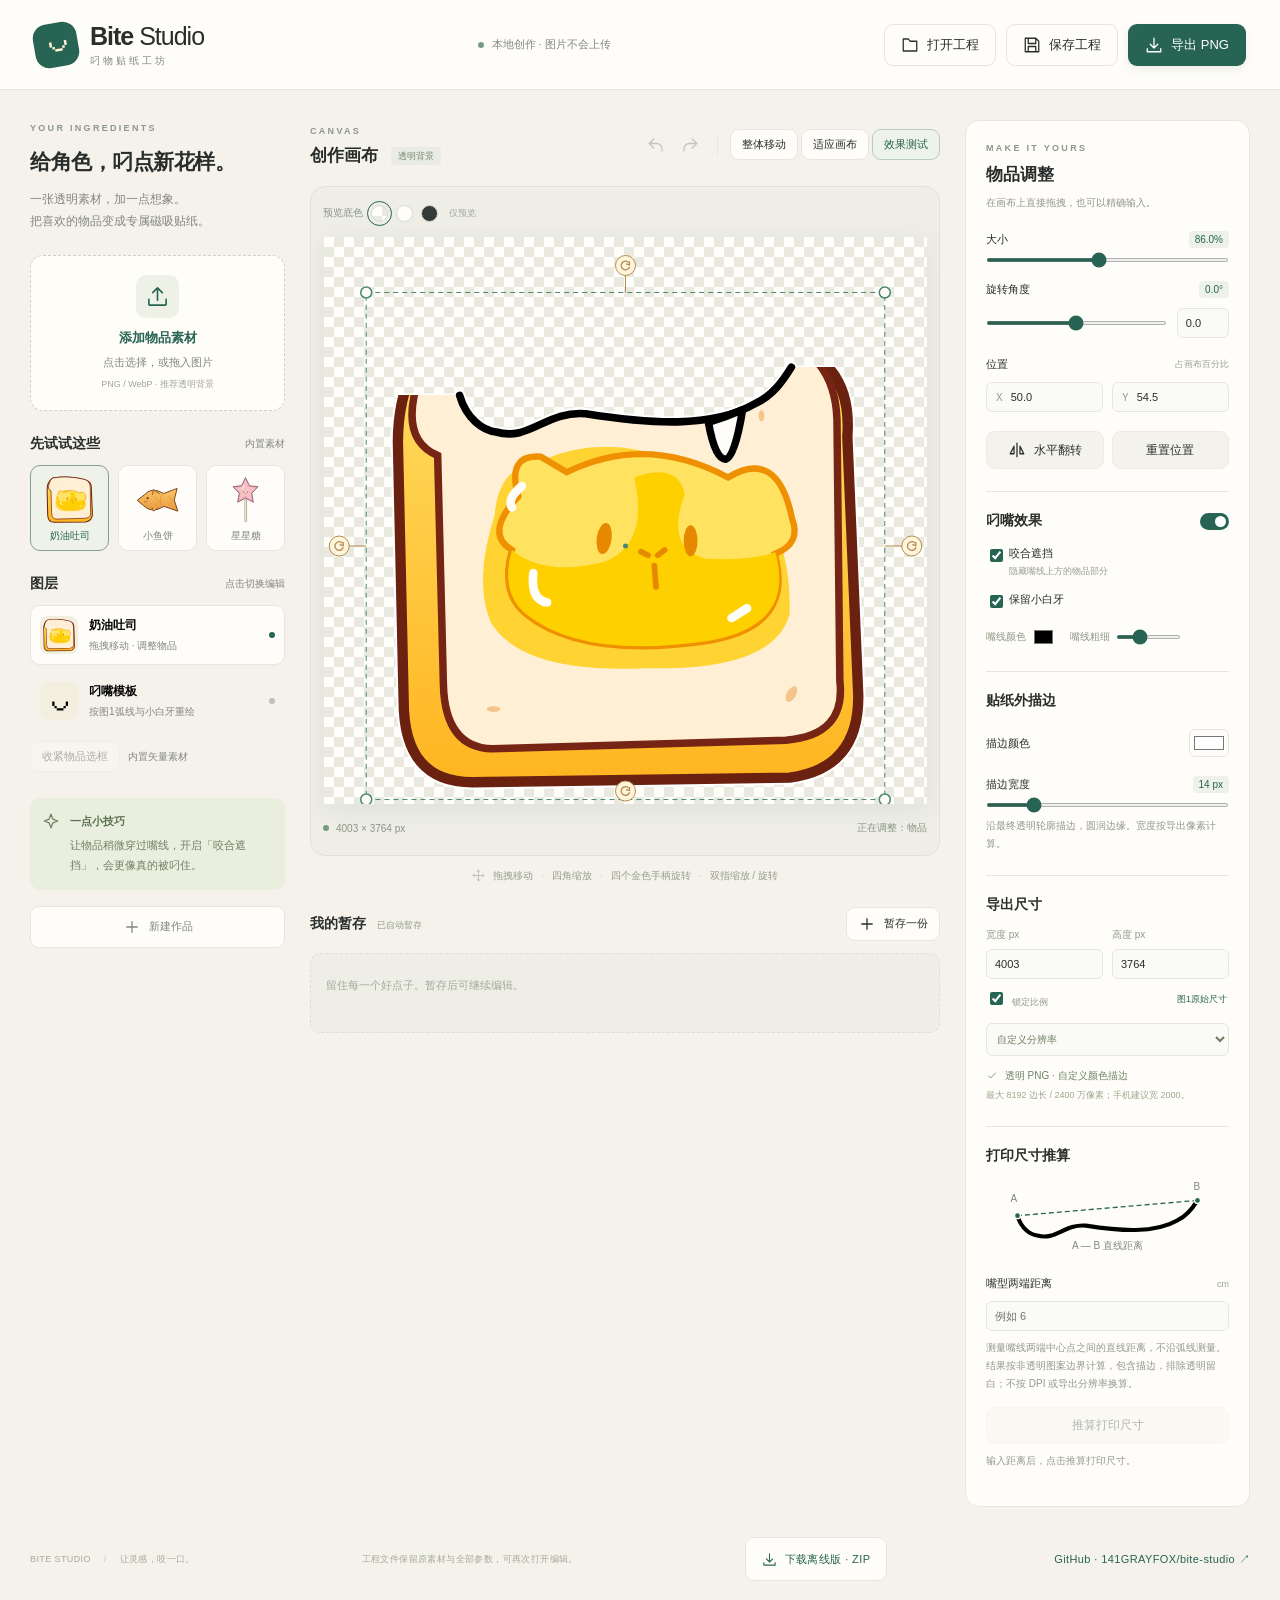
==== commit 0b8541ea: "Add offline ZIP download to website and GitHub README" ====
--- a/src/index.html
+++ b/src/index.html
@@ -27,7 +27,7 @@
 <p id="printStatus" class="subtle" role="status" aria-live="polite">输入距离后，点击推算打印尺寸。</p>
 </div>
 </aside></main>
-<footer><span>BITE STUDIO <span class="footer-dot">/</span> 让灵感，咬一口。</span><span class="footer-note">工程文件保留原素材与全部参数，可再次打开编辑。</span><a class="github-link" href="https://github.com/141GRAYFOX/bite-studio" target="_blank" rel="noopener noreferrer" title="查看项目源代码与使用说明">GitHub · 141GRAYFOX/bite-studio ↗</a></footer>
+<footer><span>BITE STUDIO <span class="footer-dot">/</span> 让灵感，咬一口。</span><span class="footer-note">工程文件保留原素材与全部参数，可再次打开编辑。</span><a class="button quiet offline-download" href="https://bite-studio.pages.dev/BiteStudio-offline.zip" download="BiteStudio-offline.zip" title="下载后完整解压，用浏览器打开 BiteStudio.html；无需联网或安装 Node.js"><span data-icon="download"></span>下载离线版 · ZIP</a><a class="github-link" href="https://github.com/141GRAYFOX/bite-studio" target="_blank" rel="noopener noreferrer" title="查看项目源代码与使用说明">GitHub · 141GRAYFOX/bite-studio ↗</a></footer>
 <dialog id="studioDialog"><form id="dialogForm"><h2 id="dialogTitle"></h2><p id="dialogDescription"></p><input id="dialogName" type="text" maxlength="80" aria-label="暂存名称"><div class="dialog-actions"><button id="dialogCancel" type="button" class="button quiet">取消</button><button id="dialogConfirm" type="submit" class="button primary">暂存</button></div></form></dialog>
 <dialog id="mockupDialog" aria-labelledby="mockupTitle" aria-describedby="mockupDescription">
 <div class="mockup-heading"><div><span class="eyebrow">TRY IT ON</span><h2 id="mockupTitle">贴纸效果测试</h2></div><button id="mockupClose" class="button quiet small" type="button">返回编辑</button></div>
--- a/src/style.css
+++ b/src/style.css
@@ -22,6 +22,7 @@
 .bounds-tools{display:flex;align-items:center;flex-wrap:wrap;gap:8px;margin-top:10px}.bounds-tools small{color:var(--muted);font-size:10px;line-height:1.6}@media(max-width:640px){.bounds-tools{grid-column:1/-1;margin-top:0}}
 
 footer{align-items:center;gap:12px;flex-wrap:wrap}.github-link{display:inline-flex;align-items:center;min-height:44px;color:var(--green);font-size:11px;text-decoration:none;font-weight:500}.github-link:hover{text-decoration:underline}
+.offline-download{min-height:44px;color:var(--green);font-size:11px;text-decoration:none}.offline-download svg{width:15px;height:15px}.offline-download:hover{background:#edf3e8}
 
 #testSticker{border-color:#b8cdbd;background:#edf3e8;color:var(--green)}
 #mockupDialog{width:min(1060px,calc(100vw - 32px));max-height:calc(100dvh - 32px);padding:24px;overflow:auto}
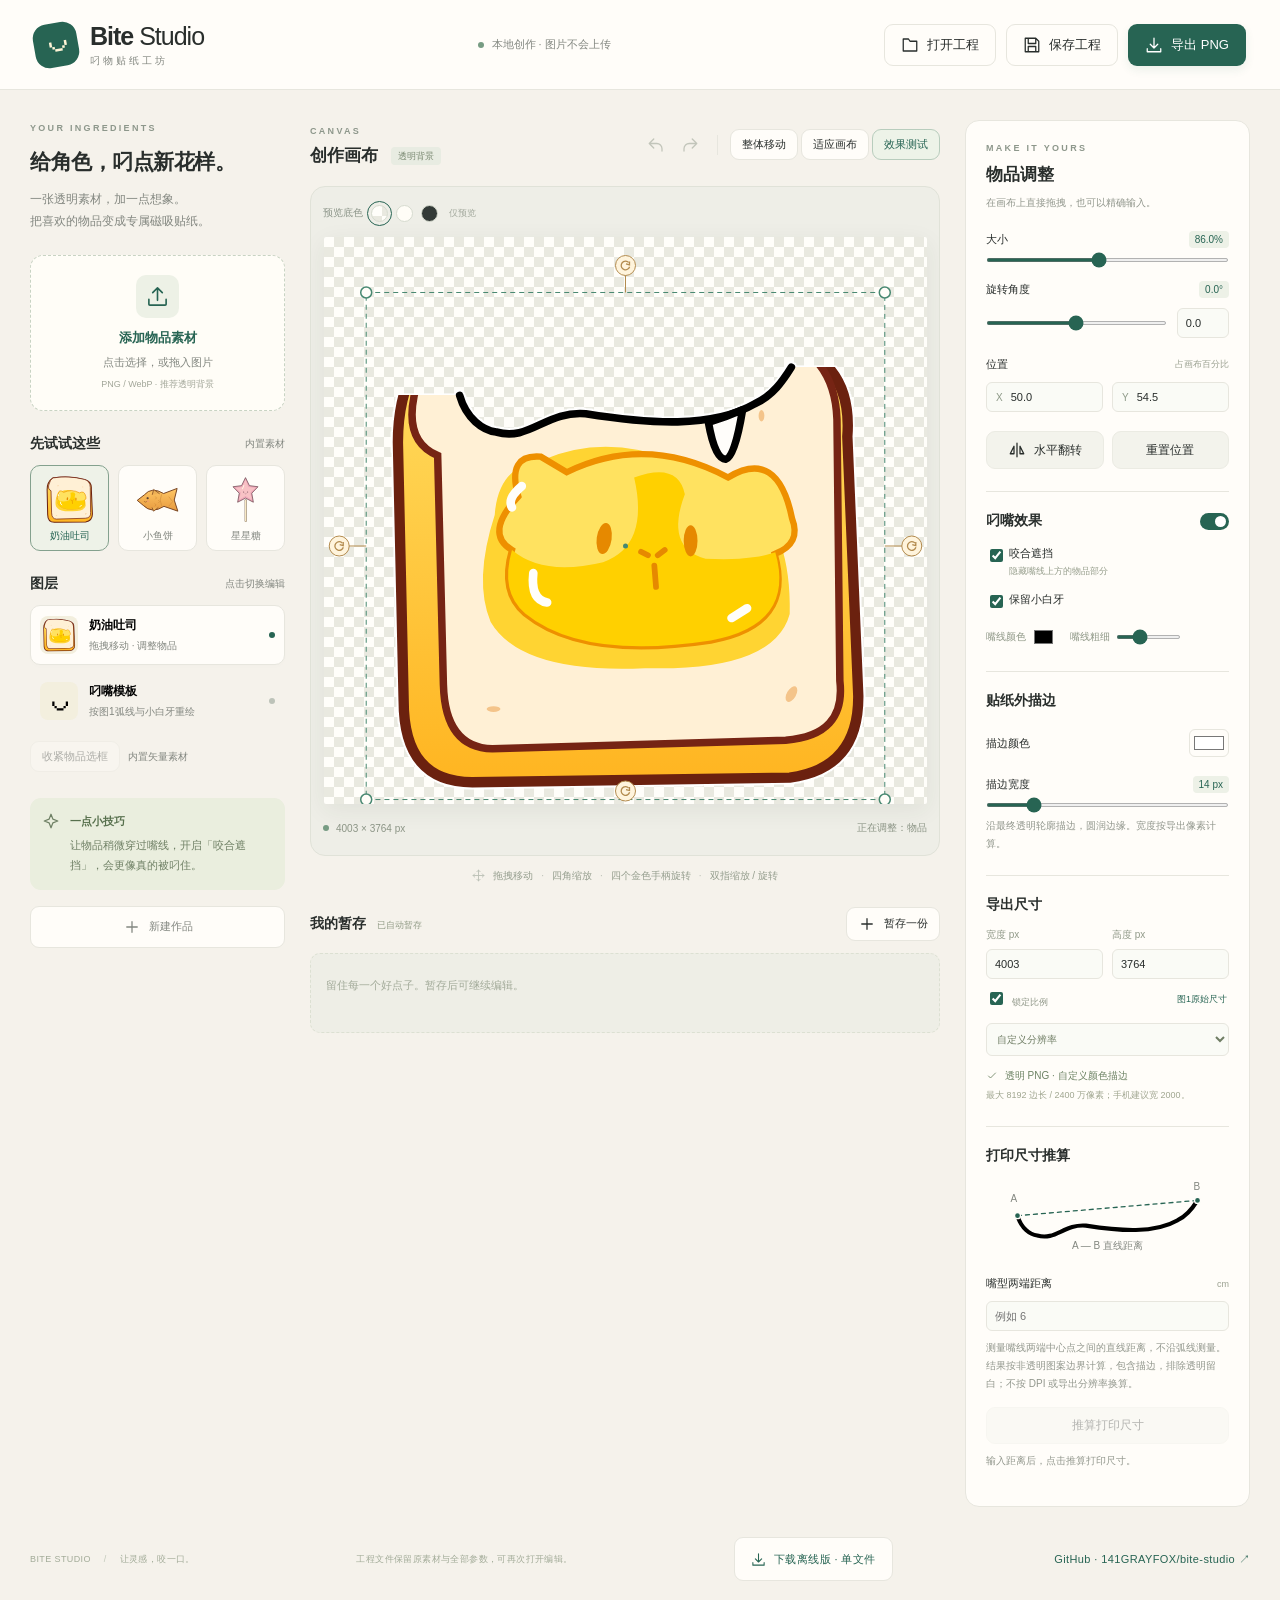
==== commit 7daeaa24: "Simplify offline download to a single HTML file" ====
--- a/src/index.html
+++ b/src/index.html
@@ -27,7 +27,7 @@
 <p id="printStatus" class="subtle" role="status" aria-live="polite">输入距离后，点击推算打印尺寸。</p>
 </div>
 </aside></main>
-<footer><span>BITE STUDIO <span class="footer-dot">/</span> 让灵感，咬一口。</span><span class="footer-note">工程文件保留原素材与全部参数，可再次打开编辑。</span><a class="button quiet offline-download" href="https://bite-studio.pages.dev/BiteStudio-offline.zip" download="BiteStudio-offline.zip" title="下载后完整解压，用浏览器打开 BiteStudio.html；无需联网或安装 Node.js"><span data-icon="download"></span>下载离线版 · ZIP</a><a class="github-link" href="https://github.com/141GRAYFOX/bite-studio" target="_blank" rel="noopener noreferrer" title="查看项目源代码与使用说明">GitHub · 141GRAYFOX/bite-studio ↗</a></footer>
+<footer><span>BITE STUDIO <span class="footer-dot">/</span> 让灵感，咬一口。</span><span class="footer-note">工程文件保留原素材与全部参数，可再次打开编辑。</span><a class="button quiet offline-download" href="https://bite-studio.pages.dev/download/BiteStudio.html" download="BiteStudio.html" title="仅一个 HTML 文件，下载后用浏览器打开；无需解压、安装或联网"><span data-icon="download"></span>下载离线版 · 单文件</a><a class="github-link" href="https://github.com/141GRAYFOX/bite-studio" target="_blank" rel="noopener noreferrer" title="查看项目源代码与使用说明">GitHub · 141GRAYFOX/bite-studio ↗</a></footer>
 <dialog id="studioDialog"><form id="dialogForm"><h2 id="dialogTitle"></h2><p id="dialogDescription"></p><input id="dialogName" type="text" maxlength="80" aria-label="暂存名称"><div class="dialog-actions"><button id="dialogCancel" type="button" class="button quiet">取消</button><button id="dialogConfirm" type="submit" class="button primary">暂存</button></div></form></dialog>
 <dialog id="mockupDialog" aria-labelledby="mockupTitle" aria-describedby="mockupDescription">
 <div class="mockup-heading"><div><span class="eyebrow">TRY IT ON</span><h2 id="mockupTitle">贴纸效果测试</h2></div><button id="mockupClose" class="button quiet small" type="button">返回编辑</button></div>
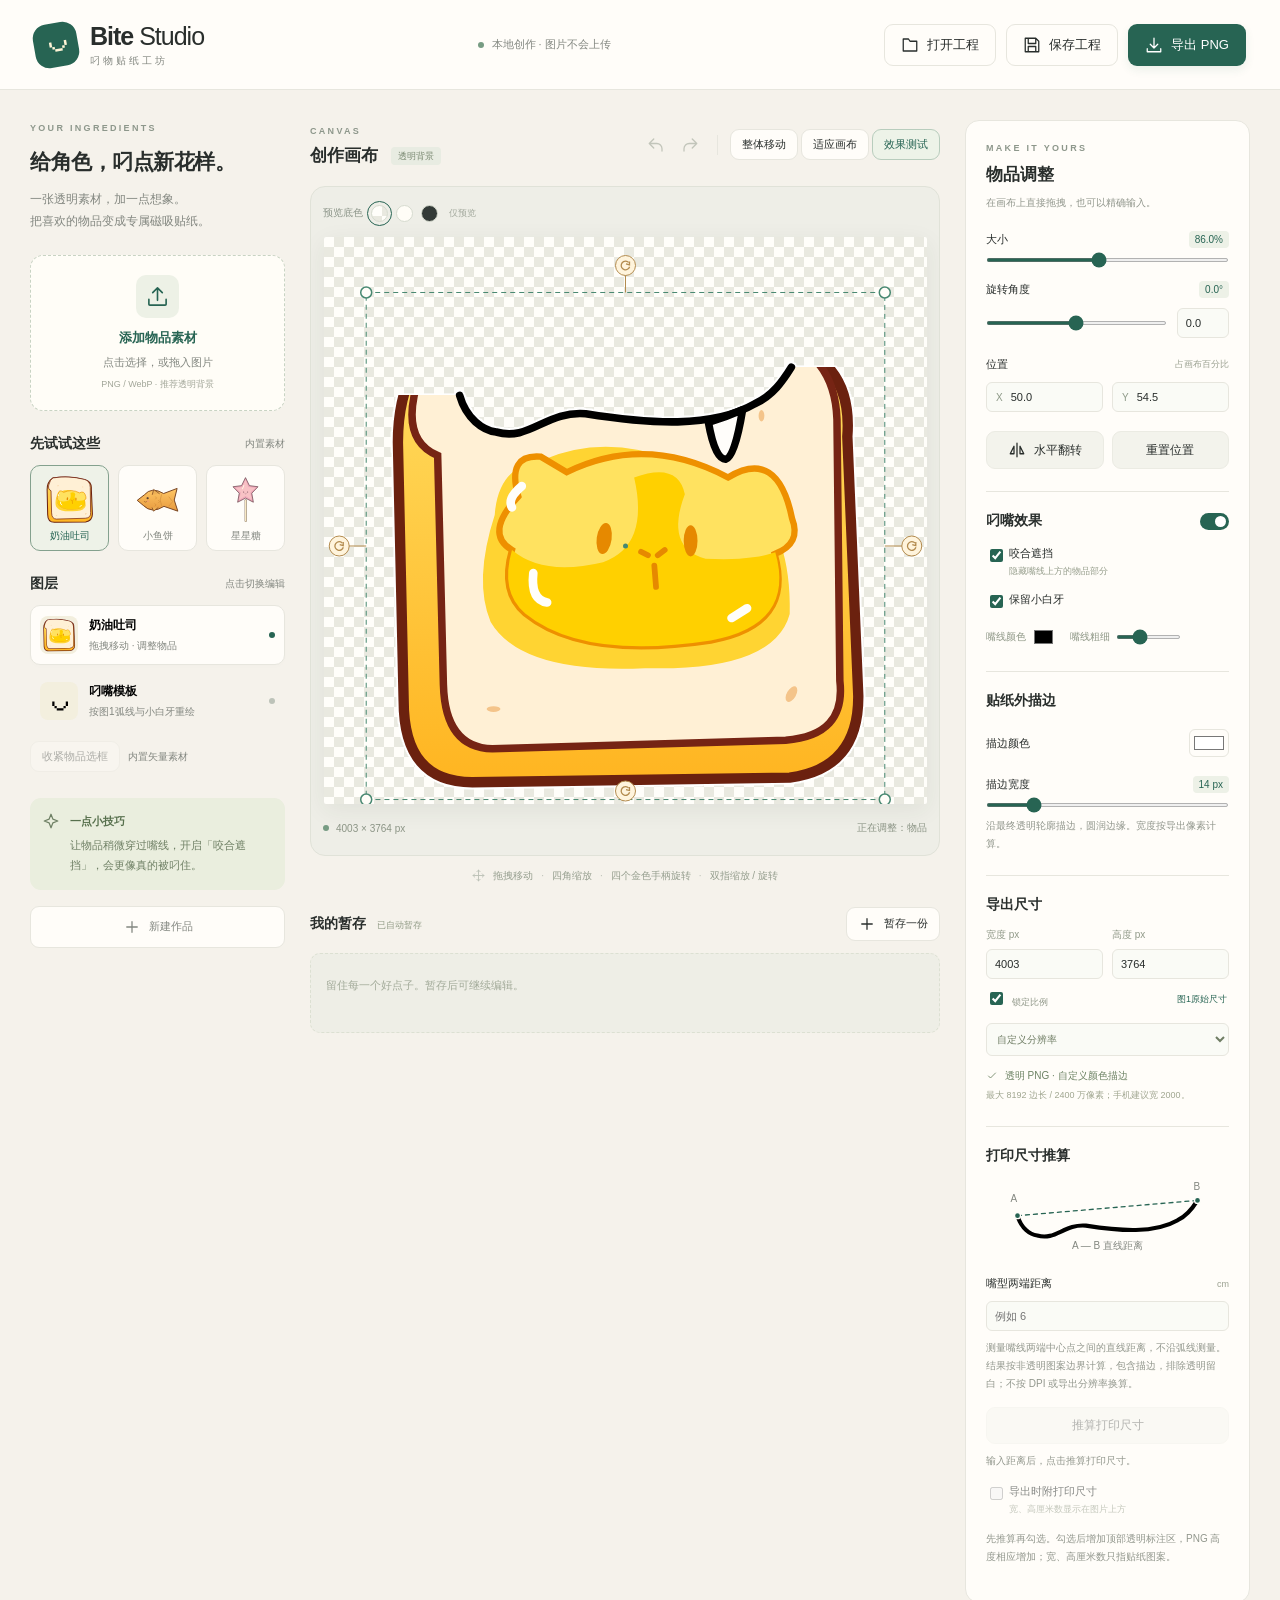
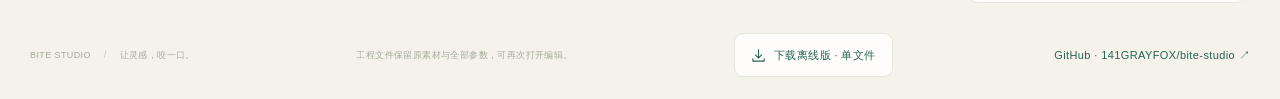
==== commit bf11c5b6: "Add optional print dimensions above exported stickers" ====
--- a/src/index.html
+++ b/src/index.html
@@ -25,6 +25,8 @@
 <button id="calculatePrintSize" class="button secondary" type="button" disabled>推算打印尺寸</button>
 <div id="printResult" class="print-result" hidden><span>图案打印尺寸 · 约</span><div><span>宽 <strong id="printWidth"></strong> cm</span><span>高 <strong id="printHeight"></strong> cm</span></div></div>
 <p id="printStatus" class="subtle" role="status" aria-live="polite">输入距离后，点击推算打印尺寸。</p>
+<label class="check-row print-export"><input id="includePrintSize" type="checkbox" disabled aria-describedby="printExportHelp"><span>导出时附打印尺寸<small>宽、高厘米数显示在图片上方</small></span></label>
+<p id="printExportHelp" class="subtle">先推算再勾选。勾选后增加顶部透明标注区，PNG 高度相应增加；宽、高厘米数只指贴纸图案。</p>
 </div>
 </aside></main>
 <footer><span>BITE STUDIO <span class="footer-dot">/</span> 让灵感，咬一口。</span><span class="footer-note">工程文件保留原素材与全部参数，可再次打开编辑。</span><a class="button quiet offline-download" href="https://bite-studio.pages.dev/download/BiteStudio.html" download="BiteStudio.html" title="仅一个 HTML 文件，下载后用浏览器打开；无需解压、安装或联网"><span data-icon="download"></span>下载离线版 · 单文件</a><a class="github-link" href="https://github.com/141GRAYFOX/bite-studio" target="_blank" rel="noopener noreferrer" title="查看项目源代码与使用说明">GitHub · 141GRAYFOX/bite-studio ↗</a></footer>
--- a/src/style.css
+++ b/src/style.css
@@ -10,6 +10,7 @@
 .print-result>div{display:flex;gap:8px 18px;flex-wrap:wrap;margin-top:10px;font-size:11px}
 .print-result strong{font-size:19px;font-weight:600;font-variant-numeric:tabular-nums}
 .print-settings input[aria-invalid="true"]{border-color:#b95c50}
+.print-export{margin-top:18px}.print-export input:disabled+span{opacity:.55}#printExportHelp{line-height:1.8}
 :root{--bg:#f5f2eb;--paper:#fffdf9;--ink:#292e2c;--muted:#838780;--line:#e7e6de;--green:#276453;--accent:#e9b972;--font:"Segoe UI","Microsoft YaHei",sans-serif}*{box-sizing:border-box}body{margin:0;background:var(--bg);color:var(--ink);font-family:var(--font);font-size:13px}button,input,select{font:inherit}button{cursor:pointer}button:disabled{opacity:.35;cursor:default}button:focus-visible,a:focus-visible,input:focus-visible,select:focus-visible,canvas:focus-visible{outline:2px solid var(--green);outline-offset:3px}button{transition:background .15s,transform .15s}button:hover:not(:disabled){filter:brightness(.97)}button:active:not(:disabled){transform:translateY(1px)}svg{width:18px;height:18px;display:block;fill:none;stroke:currentColor;stroke-width:1.7;stroke-linecap:round;stroke-linejoin:round}.topbar{height:90px;padding:0 34px;display:flex;align-items:center;justify-content:space-between;border-bottom:1px solid var(--line);gap:18px;background:var(--paper)}.brand{display:flex;gap:12px;align-items:center;text-decoration:none;color:var(--ink);font-size:25px;font-weight:700;letter-spacing:-1px}.brand-icon{height:44px;width:44px;background:var(--green);color:#fff4d6;border-radius:14px;display:grid;place-items:center;font-size:40px;font-weight:400;line-height:1;padding-bottom:15px;transform:rotate(-10deg)}.brand-light{font-weight:400}.brand small{display:block;font-size:10px;letter-spacing:3px;font-weight:400;color:var(--muted);margin-top:3px}.top-note{color:var(--muted);font-size:11px;display:flex;align-items:center;gap:8px}.dot{display:inline-block;width:6px;height:6px;border-radius:50%;background:#779c83}.top-actions{display:flex;gap:10px}.button{border:1px solid transparent;border-radius:9px;padding:11px 16px;display:inline-flex;align-items:center;justify-content:center;gap:8px;font-weight:500;white-space:nowrap;color:var(--ink);background:transparent}.button.primary{background:var(--green);color:white;box-shadow:0 4px 10px #27645316}.button.quiet{border-color:var(--line);background:var(--paper)}.button.secondary{background:#f3f3ec;border-color:#ebebe3;padding:9px 10px;font-size:12px}.button.small{padding:7px 11px;font-size:11px}.workspace{display:grid;grid-template-columns:255px minmax(320px,1fr) 285px;gap:25px;width:100%;margin:0 auto;padding:30px}.panel{padding:3px 0}.eyebrow{font-size:9px;letter-spacing:2.3px;color:#8d978b;font-weight:600}h1{font-size:21px;line-height:1.65;margin:12px 0 8px;font-weight:600;letter-spacing:-.5px}h2{font-size:14px;margin:0;font-weight:600}.intro{color:var(--muted);font-size:12px;line-height:1.9;margin:0 0 22px}.upload-card{width:100%;background:#fffdf7;border:1.5px dashed #c8d3c3;min-height:156px;border-radius:13px;display:flex;flex-direction:column;align-items:center;justify-content:center;gap:8px;color:var(--green)}.upload-card:hover{background:#f0f4e9;border-color:var(--green)}.upload-icon{background:#edf1e6;border-radius:10px;padding:10px;margin-bottom:3px}.upload-icon svg{width:23px;height:23px}.upload-card strong{font-size:13px}.upload-card span:not(.upload-icon){font-size:11px;color:var(--muted)}.upload-card small{color:#a2a699;font-size:9px}.section-line{display:flex;align-items:center;justify-content:space-between;margin:24px 0 12px;gap:8px}.section-line>span{font-size:10px;color:var(--muted)}.samples{display:grid;grid-template-columns:repeat(3,1fr);gap:9px}.sample{border:1px solid var(--line);background:var(--paper);border-radius:10px;padding:9px 5px 7px;display:flex;flex-direction:column;align-items:center;gap:5px;font-size:10px;color:var(--muted)}.sample img{width:51px;height:49px;object-fit:contain}.sample.selected{border-color:#84a18e;background:#eef2e8;color:var(--green)}.layer{border:1px solid transparent;width:100%;display:flex;align-items:center;gap:11px;background:transparent;padding:10px 9px;border-radius:10px;text-align:left;margin-bottom:6px}.layer.active{background:var(--paper);border-color:var(--line);box-shadow:0 2px 5px #33333303}.layer-thumb{flex:none;width:38px;height:38px;border-radius:8px;background:#f3efde;display:grid;place-items:center;overflow:hidden}.layer-thumb img{width:100%;height:100%;object-fit:contain}.mouth-thumb{font-size:36px;color:#000000;padding-bottom:12px}.layer strong{font-size:12px;font-weight:600;display:block;max-width:145px;white-space:nowrap;overflow:hidden;text-overflow:ellipsis}.layer small{display:block;font-size:10px;color:var(--muted);margin-top:5px}.layer-dot{width:6px;height:6px;background:#bdc3b9;border-radius:50%;margin-left:auto}.active .layer-dot{background:var(--green)}.tip{display:flex;gap:10px;margin-top:26px;padding:14px 12px;background:#eaeede;border-radius:11px;color:#6f8065}.tip svg{flex:none;width:18px}.tip p{font-size:11px;line-height:1.8;margin:0}.tip strong{display:block;margin-bottom:4px;color:#57704d;font-size:11px}.new-project{width:100%;margin-top:16px;font-size:11px;color:var(--muted)}.editor{min-width:0}.editor-heading{display:flex;align-items:center;justify-content:space-between;margin-bottom:17px;min-height:49px;flex-wrap:wrap;gap:10px}.editor-heading h2{margin-top:7px;font-size:17px}.tag{font-size:9px;background:#e8ece2;color:#7b8a73;padding:4px 7px;border-radius:4px;margin-left:8px;vertical-align:middle;font-weight:400}.history{display:flex;align-items:center;gap:3px}.icon-button{width:31px;height:31px;display:grid;place-items:center;background:transparent;border:0;border-radius:6px;color:#657361}.divider{width:1px;height:20px;background:var(--line);margin:0 9px}.canvas-area{background:#eeeee7;border:1px solid #e0e2d8;border-radius:15px;position:relative;padding:15px 12px 10px;overflow:hidden}.preview-controls{display:flex;align-items:center;gap:8px;color:#8c9589;font-size:10px;height:22px;margin-bottom:13px}.swatch{border:1px solid #d6dbcf;border-radius:50%;width:17px;height:17px;padding:0}.swatch.selected{outline:1.5px solid var(--green);outline-offset:3px}.checker{background-color:#fffefa;background-image:linear-gradient(45deg,#e9e9e0 25%,transparent 25%),linear-gradient(-45deg,#e9e9e0 25%,transparent 25%),linear-gradient(45deg,transparent 75%,#e9e9e0 75%),linear-gradient(-45deg,transparent 75%,#e9e9e0 75%);background-size:20px 20px;background-position:0 0,0 10px,10px -10px,-10px 0}.light{background:#fffdf7}.dark{background:#333a37}.preview-only{font-size:9px;margin-left:3px;color:#a3a99d}.stage-wrap{width:100%;aspect-ratio:var(--canvas-ratio,4003/3764);min-height:220px;max-height:1600px;display:flex;align-items:center;justify-content:center}.stage{position:relative;box-shadow:0 6px 25px #30372a12;border-radius:2px;overflow:hidden}.stage canvas{position:absolute;inset:0;width:100%;height:100%}#controls{touch-action:none;cursor:grab}#controls:active{cursor:grabbing}.canvas-caption{display:flex;justify-content:space-between;gap:10px;align-items:center;height:33px;margin-top:7px;color:#8c9586;font-size:10px}.canvas-caption>span:first-child{display:flex;gap:7px;align-items:center}.gesture-hint{display:flex;justify-content:center;align-items:center;gap:8px;color:#959e8e;font-size:10px;margin-top:13px;flex-wrap:wrap}.gesture-hint svg{width:13px;height:13px}.gesture-hint>span{color:#bcc1b6}.draft-section{margin-top:24px}.draft-section .section-line{margin-top:0}.save-status{font-size:9px;color:#929c87;font-weight:400;margin-left:7px}.drafts{display:flex;gap:10px;overflow:auto;padding-bottom:7px;min-height:87px}.empty{color:#a3ab9a;background:#eeeee6;border:1px dashed #dce0d2;border-radius:10px;width:100%;padding:24px 15px;font-size:11px;margin:0}.draft-card{position:relative;width:125px;flex:none;border:1px solid var(--line);border-radius:9px;background:var(--paper);overflow:hidden}.draft-card>button:first-child{width:100%;border:0;background:transparent;padding:6px;text-align:left}.draft-card img{width:100%;height:72px;object-fit:contain;background:#f3f1e8;border-radius:5px}.draft-card strong{display:block;font-size:10px;margin-top:5px;white-space:nowrap;text-overflow:ellipsis;overflow:hidden;font-weight:500}.draft-card small{font-size:9px;color:var(--muted)}.draft-delete{position:absolute;right:4px;top:4px;background:#fffdf9e0;border:0;border-radius:4px;color:#7a8472;padding:3px 6px}.settings{background:var(--paper);border:1px solid var(--line);border-radius:14px;padding:22px 20px;height:fit-content}.settings>h2{font-size:17px;margin-top:10px}.subtle{font-size:10px;color:#92978d;line-height:1.8;margin:8px 0 14px}.field{margin:19px 0}.field>label{display:flex;justify-content:space-between;align-items:center;font-size:11px;margin-bottom:10px}.field label>span{font-size:9px;color:#9ba191}output{font-size:10px;color:var(--green);background:#edf1e7;border-radius:4px;padding:3px 6px;font-variant-numeric:tabular-nums}input[type=range]{accent-color:var(--green);width:100%;height:4px;cursor:pointer;display:block;margin:10px 0}input[type=checkbox]{accent-color:var(--green);margin-right:6px}input[type=number]{border:1px solid var(--line);background:#fafbf6;border-radius:6px;min-width:0;width:100%;padding:8px;color:var(--ink);font-size:11px}input[type=number]::-webkit-inner-spin-button{opacity:0}.range-number{display:flex;gap:10px;align-items:center}.range-number>input[type=number]{width:64px}.two-fields{display:grid;grid-template-columns:1fr 1fr;gap:9px}.inline-input{display:flex;align-items:center;background:#fafbf6;border:1px solid var(--line);border-radius:6px;padding-left:9px;color:#8d9987;font-size:10px}.inline-input input{border:0;background:none}.two-buttons{display:flex;gap:8px}.two-buttons .button{flex:1}.settings-section{border-top:1px solid var(--line);padding-top:20px;margin-top:22px}.settings-section .section-line{margin:0 0 16px}.check-row{display:flex;align-items:start;font-size:11px;margin:14px 0}.check-row small{display:block;font-size:9px;color:#969e8c;margin-top:4px}.switch input{position:absolute;opacity:0;pointer-events:none}.switch>span{display:block;width:29px;height:17px;background:#d6dbc9;border-radius:10px;position:relative;cursor:pointer}.switch>span:before{content:"";position:absolute;width:11px;height:11px;border-radius:50%;background:white;left:3px;top:3px;transition:left .15s}.switch input:checked+span{background:var(--green)}.switch input:checked+span:before{left:15px}.mouth-options{display:flex;align-items:center;gap:15px;color:#8e9786;font-size:10px}.mouth-options>label{display:flex;align-items:center;gap:6px}.mouth-options input[type=color]{width:23px;height:22px;border:0;padding:0;background:none;cursor:pointer}.mouth-options input[type=range]{width:65px}.outline-color input[type=color]{width:40px;height:28px;border:1px solid var(--line);border-radius:6px;padding:2px;background:var(--paper);cursor:pointer}.settings-section .field{margin-bottom:7px}.dimension{font-size:10px;color:#909988;margin-top:14px}.dimension input{display:block;margin-top:7px}.size-tools{display:flex;justify-content:space-between;align-items:center;margin:10px 0 14px;font-size:9px;color:#8e9687}.text-button{border:0;background:transparent;padding:2px;color:var(--green);font-size:9px}select{width:100%;padding:9px 6px;background:#fafbf6;border:1px solid var(--line);border-radius:6px;color:#6f7d64;font-size:10px}.export-note{font-size:10px;color:#6d8364;line-height:1.9;margin-bottom:0}.export-note svg{width:12px;height:12px;display:inline-block;vertical-align:middle;margin-right:4px}.export-note small{font-size:9px;color:#a0a690}.drop-overlay{position:absolute;inset:0;background:#e9f0e3e8;border:3px dashed #527761;border-radius:15px;display:none;place-items:center;font-size:20px;color:var(--green);z-index:3}.drop-overlay.show{display:grid}footer{max-width:1640px;margin:auto;padding:0 30px 22px;display:flex;justify-content:space-between;font-size:9px;color:#a2ab98;letter-spacing:.4px}.footer-dot{margin:0 10px;color:#c2c9ba}#toast{position:fixed;bottom:25px;left:50%;transform:translate(-50%,20px);padding:12px 20px;border-radius:9px;background:#293f35;color:#fff;box-shadow:0 8px 25px #0002;opacity:0;pointer-events:none;transition:opacity .2s,transform .2s;z-index:20;max-width:90vw;font-size:12px;line-height:1.7}#toast.show{opacity:1;transform:translate(-50%,0)}.export-progress{position:fixed;inset:0;background:#f5f2ebc9;backdrop-filter:blur(8px);z-index:30;display:grid;place-items:center}.export-progress[hidden]{display:none}.export-progress>div{background:var(--paper);padding:35px 45px;border-radius:18px;border:1px solid var(--line);text-align:center;box-shadow:0 15px 60px #0001}.export-progress h2{font-size:17px;margin:18px 0 10px}.export-progress p{color:var(--muted);font-size:12px}.spinner{display:inline-block;width:30px;height:30px;border:3px solid #dce5d4;border-top-color:var(--green);border-radius:50%;animation:spin .9s linear infinite}@keyframes spin{to{transform:rotate(360deg)}}
 @media(min-width:1550px){.workspace{grid-template-columns:280px minmax(320px,1fr) 310px;gap:35px}}
 @media(max-width:1150px){.workspace{grid-template-columns:210px minmax(280px,1fr) 250px;gap:17px;padding:23px 20px}.topbar{padding:0 22px}.top-note{display:none}.settings{padding:18px 15px}.topbar{height:80px}.gesture-hint{font-size:9px;gap:5px}h1{font-size:18px}.sample img{width:43px}.two-buttons{gap:5px}.two-buttons .button{font-size:10px;padding:9px 5px}}
